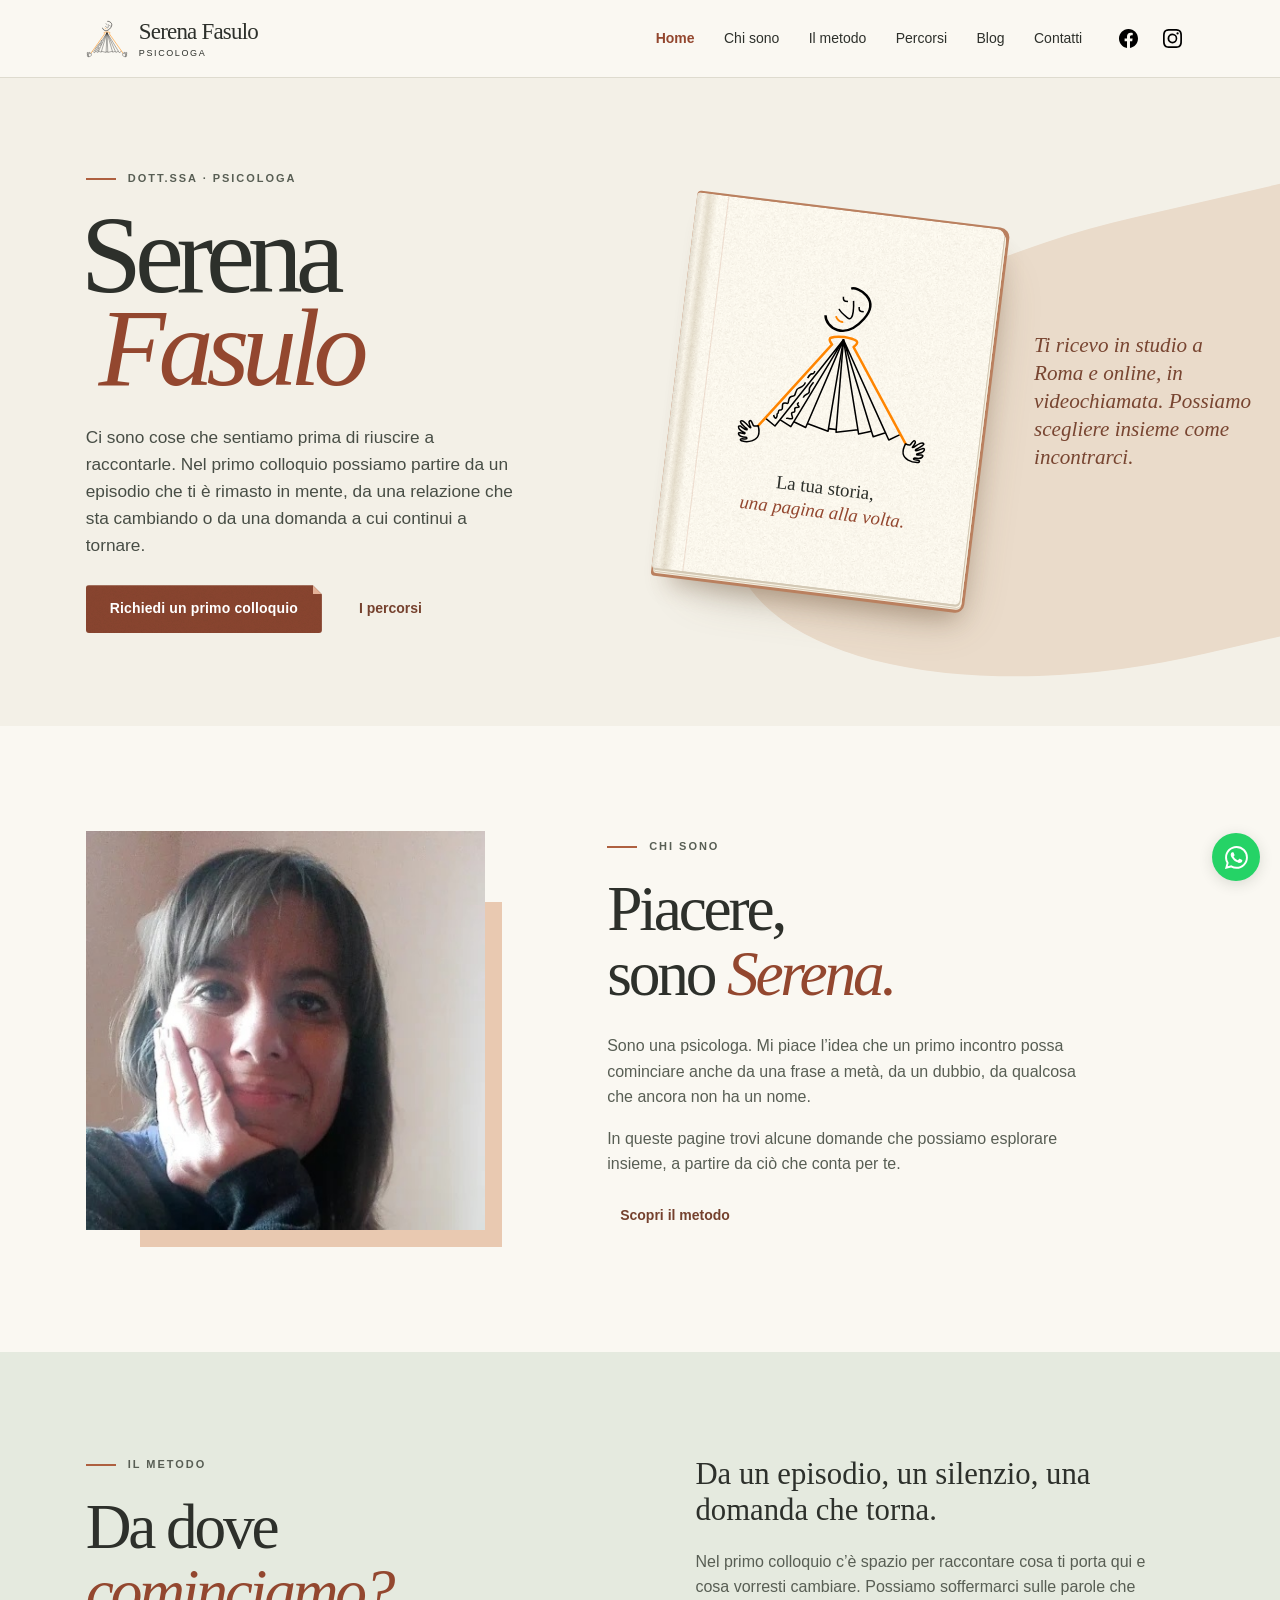
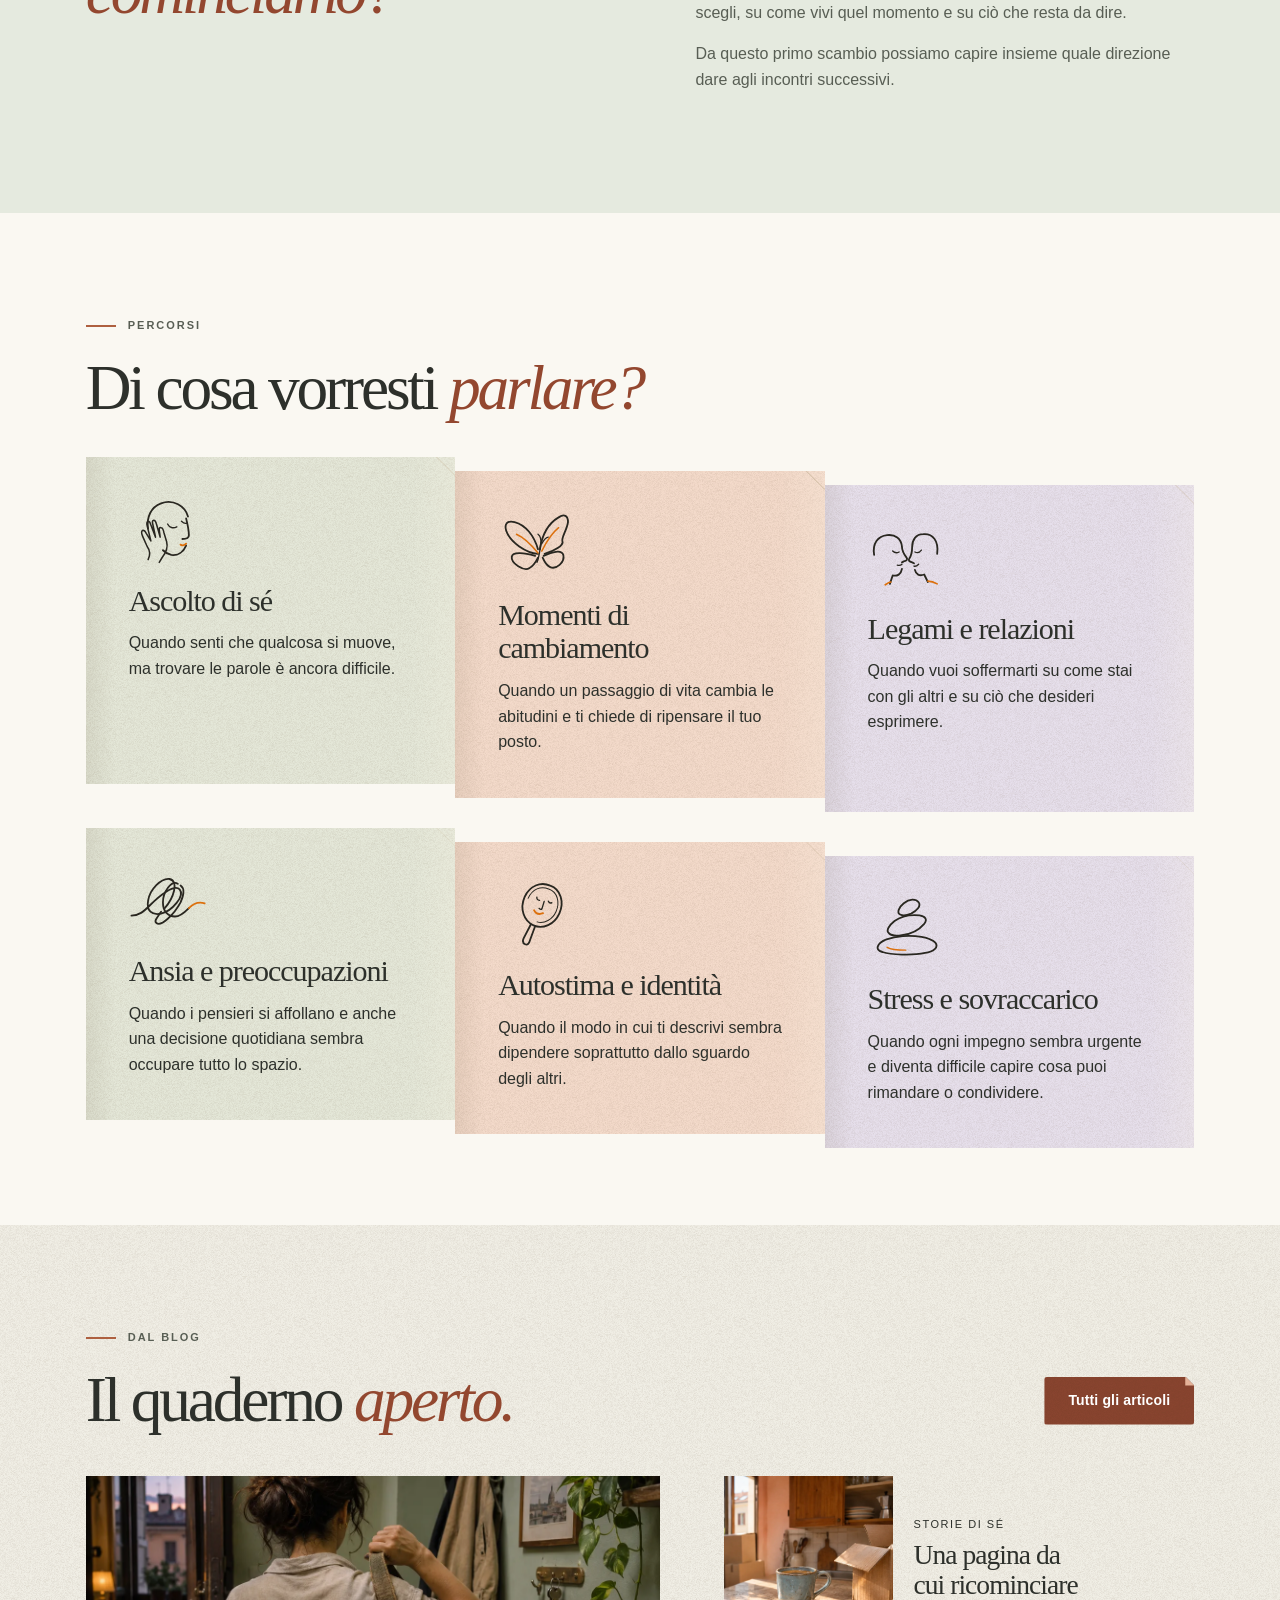
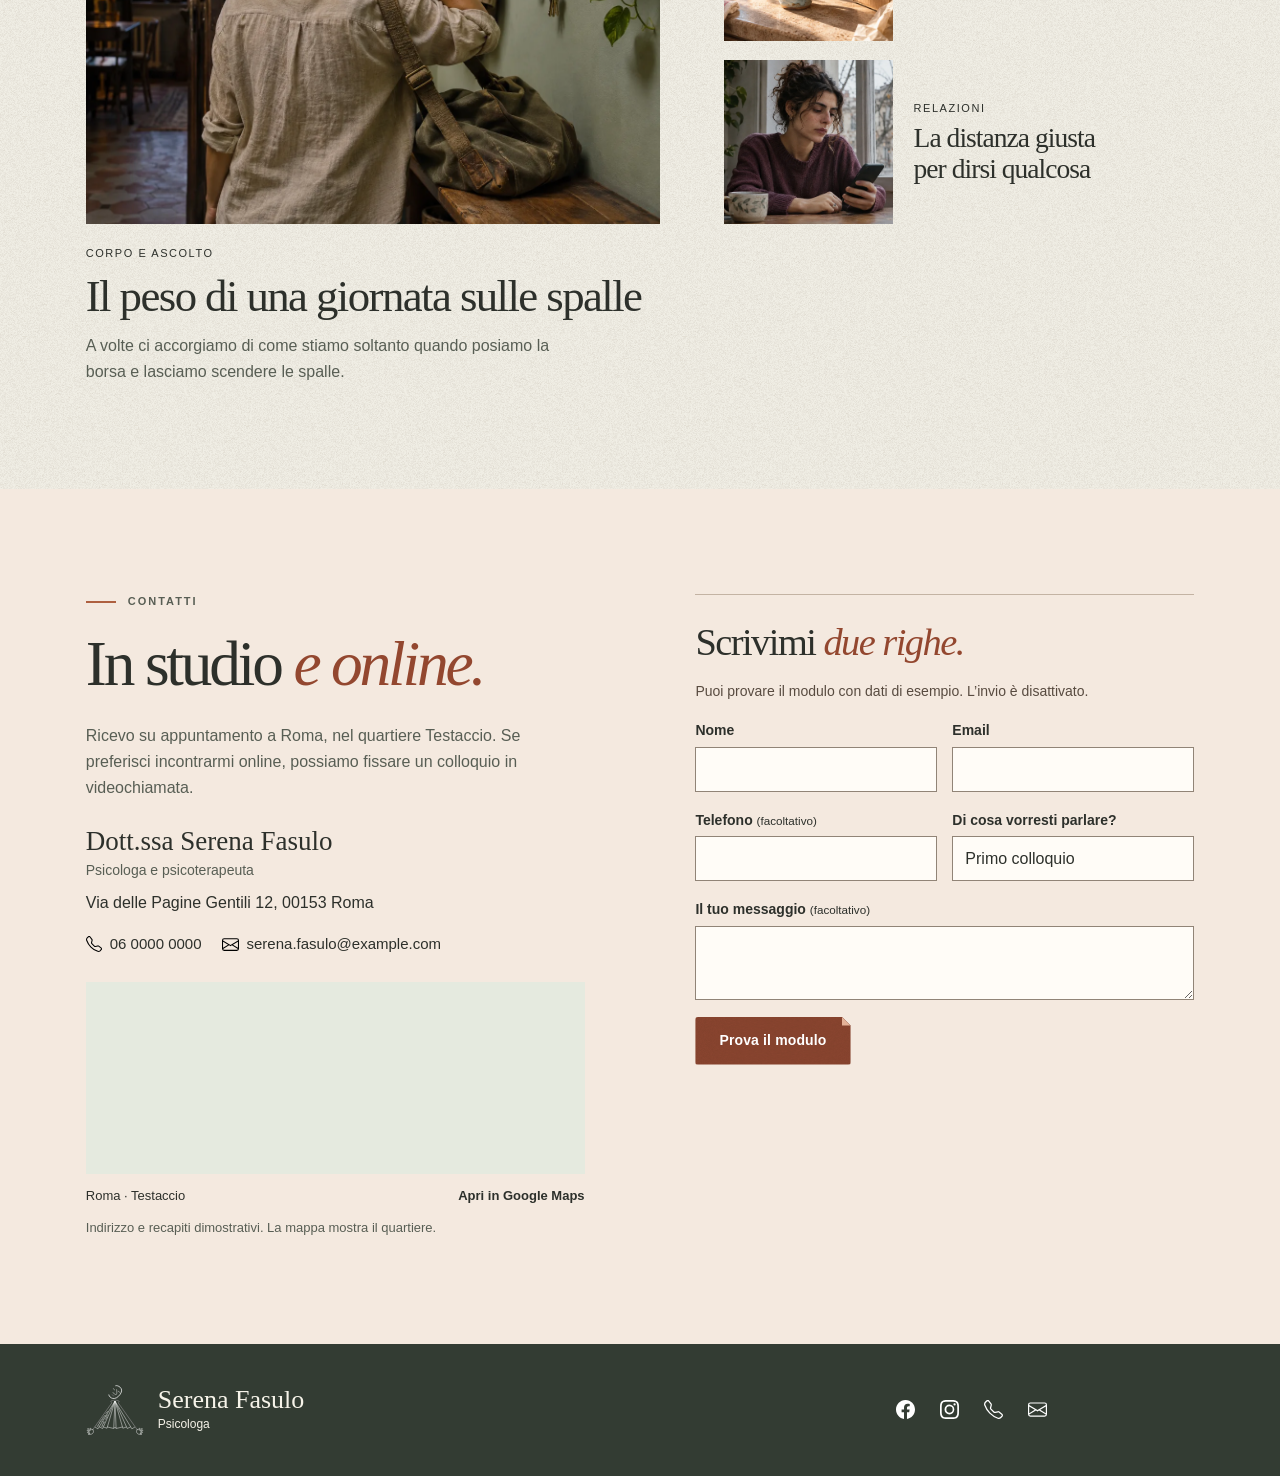
==== index.html @ 9f9efc01 "Pubblica la demo del sito di Serena Fasulo" ====
<!doctype html>
<html lang="it">
<head>
<meta charset="utf-8">
<meta name="viewport" content="width=device-width, initial-scale=1">
<title>Serena Fasulo | Psicologa</title>
<meta name="description" content="Conosci Serena Fasulo, esplora i percorsi e leggi il quaderno di psicologia.">
<meta name="robots" content="noindex,nofollow">
<link rel="icon" href="assets/simbolo.svg" type="image/svg+xml">
<link rel="stylesheet" href="styles.css">
<script defer src="assets/vendor/gsap.min.js"></script>
<script defer src="script.js">
</script>
<script defer src="letture.js"></script>
</head>
<body>
<dialog class="paper-intro" id="paper-intro" aria-labelledby="intro-name intro-roles">
  <div class="intro-layout">
    <div class="intro-composition">
      <svg class="paper-emblem" xmlns="http://www.w3.org/2000/svg" viewBox="123 219 331 300" fill="none" stroke-linejoin="round" aria-hidden="true">
        <defs>
          <path id="folio-stock" d="M161 478 L264 330 Q255 312 279 311 Q311 306 317 322 L312 331 L416 480 L400 469 L382 481 L375 470 L356 479 L351 470 L331 478 L329 471 L293 479 L289 473 L280 480 L246 471 L244 477 L222 471 L221 478 L201 469 L195 480 L177 470Z"/>
          <path id="face-stock" d="M249 278 C247 255 259 233 284 230 C310 222 334 241 331 265 C328 291 305 315 281 311 C259 310 246 297 249 278Z"/>
          <path id="paper-mano-sinistra" d="M 166.698,477.531 C 166.698,477.531 160.940,479.625 158.959,478.276 C 157.841,477.515 155.989,472.488 154.038,471.034 C 152.532,469.911 150.598,471.765 151.193,474.076 C 152.063,477.457 154.906,481.720 154.906,481.720 C 154.906,481.720 154.821,483.914 150.164,479.388 C 145.834,475.180 139.578,470.822 137.087,473.847 C 135.338,475.969 148.862,484.593 148.862,484.593 C 148.862,484.593 150.381,486.561 148.355,486.507 C 145.106,486.418 138.776,481.846 137.721,481.667 C 136.211,481.409 133.051,481.585 135.976,486.054 C 136.974,487.580 142.819,490.582 146.109,491.668 C 147.174,492.020 146.161,493.259 146.161,493.259 L 138.677,492.469 C 138.677,492.469 134.471,492.226 136.978,495.865 C 139.435,499.433 148.974,498.716 148.974,498.716 C 148.974,498.716 152.181,500.010 149.899,501.355 C 148.649,502.092 140.946,501.584 140.533,503.042 C 140.119,504.501 141.996,505.539 144.078,505.740 C 146.160,505.945 154.905,505.510 159.169,503.522 C 163.435,501.535 174.444,496.671 166.698,477.531 Z"/>
          <path id="paper-mano-destra" d="M 410.249,477.531 C 410.249,477.531 416.007,479.625 417.987,478.276 C 419.105,477.515 420.957,472.488 422.908,471.034 C 424.415,469.911 426.349,471.765 425.754,474.076 C 424.884,477.457 422.041,481.720 422.041,481.720 C 422.041,481.720 422.126,483.914 426.783,479.388 C 431.113,475.180 437.369,470.822 439.860,473.847 C 441.608,475.969 428.085,484.593 428.085,484.593 C 428.085,484.593 426.565,486.561 428.592,486.507 C 431.840,486.418 438.171,481.846 439.226,481.667 C 440.735,481.409 443.895,481.585 440.970,486.054 C 439.974,487.580 434.127,490.582 430.838,491.668 C 429.772,492.020 430.785,493.259 430.785,493.259 L 438.270,492.469 C 438.270,492.469 442.476,492.226 439.968,495.865 C 437.512,499.433 427.973,498.716 427.973,498.716 C 427.973,498.716 424.766,500.010 427.047,501.355 C 428.297,502.092 436.002,501.584 436.413,503.042 C 436.826,504.501 434.950,505.539 432.868,505.740 C 430.787,505.945 422.041,505.510 417.777,503.522 C 413.511,501.535 402.503,496.671 410.249,477.531 Z"/>
          <!-- Fibre, piccoli frammenti di polpa e bordo vivo del cartoncino. -->
          <pattern id="paper-fibres" patternUnits="userSpaceOnUse" width="33" height="29" patternTransform="rotate(-17)">
            <path d="M1 5l2.8-.4m9 5.2 1.1.4m9.4 1.2 3.4-.5M3 25l1.6-.6m13-4.7 2.4.1m10-17 1.4-.5" stroke="#75563f" stroke-width=".52" stroke-opacity=".38"/>
            <path d="M9 1l1.8.4m4.1 5.1 2.2-.8m-12 13 3.7-.6m15.4 6.8 2-.7" stroke="#fffaf0" stroke-width=".7" stroke-opacity=".88"/>
            <path d="m5 11 1-.4.6.8-1.3.4zm17 6 .6-.2.3.5-.6.2z" fill="#805d47" opacity=".3"/>
          </pattern>
          <clipPath id="folio-l"><path d="M110 300H288.36V320.4L241 490H110Z"/></clipPath><clipPath id="folio-c"><path d="M288.36 300V320.4L241 490H336L288.36 320.4Z"/></clipPath><clipPath id="folio-r"><path d="M288.36 300H450V490H336L288.36 320.4Z"/></clipPath>
          <g id="paper-body"><use href="#folio-stock" class="stock"/><use href="#folio-stock" class="fibres"/>
<path d="M 176.826,463.680 L 194.043,474.577 L 200.973,463.387 L 288.360,320.408 L 224.196,463.434 L 220.038,472.595 L 200.796,463.431" stroke="#000" stroke-width="2.5"/>
<path d="M 246.202,464.009 L 281.480,472.595 L 288.340,320.344 L 244.346,470.945 L 223.920,464.009" stroke="#000" stroke-width="2.5"/>
<path d="M 399.358,463.680 L 382.140,474.577 L 375.212,463.387 L 288.359,320.408 L 351.989,463.434 L 356.146,472.595 L 375.388,463.431" stroke="#000" stroke-width="2.5"/>
<path d="M 329.982,464.009 L 294.703,472.595 L 288.359,320.407 L 331.838,470.945 L 352.262,464.009" stroke="#000" stroke-width="2.5"/>
<path d="M 189.654,456.910 C 189.654,456.910 192.467,464.561 194.718,460.510 C 196.969,456.459 193.818,454.433 195.843,453.983 C 197.869,453.534 195.280,447.793 198.769,447.681 C 202.258,447.569 202.934,445.883 202.370,441.718 C 201.808,437.553 201.808,435.755 205.859,435.304 C 209.910,434.852 211.036,437.103 211.148,431.365 C 211.260,425.625 212.273,423.937 215.987,422.924 C 219.700,421.912 220.263,422.138 221.050,415.948 C 221.839,409.758 223.302,409.196 226.678,407.283 C 230.054,405.369 234.105,402.670 234.780,397.492" stroke="#000" stroke-width="2.5"/>
<path d="M 237.707,390.065 C 237.707,390.065 240.746,382.862 243.559,382.412 C 246.371,381.962 247.160,381.737 247.947,377.123" stroke="#000" stroke-width="2.5"/>
<path d="M 248.172,395.579 C 248.172,395.579 242.320,404.356 242.658,407.620 C 242.995,410.883 244.346,413.135 241.082,415.272 C 237.818,417.411 234.780,418.760 234.443,422.924" stroke="#000" stroke-width="2.5"/>
<path d="M 228.591,432.040 C 228.591,432.040 224.989,432.828 226.677,435.304 C 228.365,437.778 231.292,438.905 227.916,439.354 C 224.540,439.804 222.965,440.142 222.852,442.167 C 222.739,444.193 223.976,445.769 222.964,447.457 C 221.951,449.145 218.687,447.908 218.574,450.833 C 218.463,453.758 223.751,459.046 218.912,459.497 C 214.074,459.948 211.260,458.824 211.598,460.961" stroke="#000" stroke-width="2.5"/>
<path d="M 411.138,478.739 L 306.256,330.398 C 306.256,330.398 314.809,322.725 309.408,319.741 C 304.006,316.759 289.152,315.905 289.152,315.905 L 287.897,315.905 C 287.897,315.905 273.043,316.759 267.641,319.741 C 262.239,322.725 270.791,330.398 270.791,330.398 L 165.911,478.739" stroke="#ff8500" stroke-width="4"/>
<path d="M 281.932,468.163 L 294.198,468.163" stroke="#000" stroke-width="2.5"/></g>
        </defs>
        <g class="cutout folio-l"><g class="rolling-stock"><g clip-path="url(#folio-l)"><use href="#paper-body"/></g></g></g><g class="cutout folio-c"><g class="rolling-stock"><g clip-path="url(#folio-c)"><use href="#paper-body"/></g></g></g><g class="cutout folio-r"><g class="rolling-stock"><g clip-path="url(#folio-r)"><use href="#paper-body"/></g></g></g>
        <g class="cutout viso"><g class="rolling-stock"><use href="#face-stock" class="stock"/><use href="#face-stock" class="fibres"/>
<path d="M 297.011,255.137 C 297.011,255.137 303.538,292.499 290.034,283.722 C 276.530,274.945 274.955,271.117 274.955,271.117" stroke="#000" stroke-width="2.5"/>
<path d="M 279.678,250.580 C 279.678,250.580 279.938,257.479 284.000,257.479 L 288.061,257.479" stroke="#000" stroke-width="2.5"/>
<path d="M 307.360,264.083 C 307.360,264.083 307.620,270.984 311.681,270.984 L 315.744,270.984" stroke="#000" stroke-width="2.5"/>
<path d="M 254.191,284.184 C 256.621,304.109 289.728,322.620 317.379,282.688 C 341.907,247.264 301.072,230.766 290.695,235.619" stroke="#000" stroke-width="4"/>
<path d="M 271.576,283.425 C 271.576,283.425 274.555,293.053 284.414,291.792" stroke="#ff8500" stroke-width="3"/></g></g>
        <g class="cutout mano-sinistra"><g class="rolling-stock"><use href="#paper-mano-sinistra" class="hand-stock"/><use href="#paper-mano-sinistra" class="fibres"/><use href="#paper-mano-sinistra" class="hand-ink"/></g></g>
        <g class="cutout mano-destra"><g class="rolling-stock"><use href="#paper-mano-destra" class="hand-stock"/><use href="#paper-mano-destra" class="fibres"/><use href="#paper-mano-destra" class="hand-ink"/></g></g>
      </svg>
      <div class="intro-byline">
        <p id="intro-name" tabindex="-1" autofocus>Serena <em>Fasulo.</em></p>
        <p id="intro-roles">Psicoterapeuta. Psicologa.</p>
      </div>
    </div>
    <button class="intro-skip" type="button">Entra nel sito</button>
  </div>
</dialog>
<script src="intro.js"></script>
<a class="skip" href="#main">Vai al contenuto</a>
<header class="mast">
<div class="wrap navrow"><a class="brand" href="#home" aria-label="Serena Fasulo, home"><img src="assets/simbolo.svg" alt="" width="42" height="38"><span>Serena Fasulo<small>Psicologa</small></span></a>
<button class="menu" type="button" aria-label="Apri menu" aria-expanded="false" aria-controls="nav">
  <svg width="24" height="24" viewBox="0 0 24 24" fill="none" stroke="currentColor" stroke-width="1.8" stroke-linecap="round" aria-hidden="true" focusable="false">
    <path d="M3 12h18"/><path d="M3 12h18"/><path d="M3 12h18"/>
  </svg>
</button>
<nav id="nav" aria-label="Principale"><a href="#home" data-section="home" aria-current="location">Home</a><a href="#chi-sono" data-section="chi-sono">Chi sono</a><a href="#metodo" data-section="metodo">Il metodo</a><a href="#percorsi" data-section="percorsi">Percorsi</a><a href="blog/index.html" data-section="blog">Blog</a><a href="#contatti" data-section="contatti">Contatti</a>
</nav>
<div class="channel-icons header-channels">
  <a data-channel="facebook" href="#contatti" aria-label="Facebook di Serena Fasulo" title="Facebook di Serena Fasulo"><img src="assets/facebook.svg" alt="" width="19" height="19"></a>
  <a data-channel="instagram" href="#contatti" aria-label="Instagram di Serena Fasulo" title="Instagram di Serena Fasulo"><img src="assets/instagram.svg" alt="" width="19" height="19"></a>
</div>
</div>
</header>
<main id="main">
<section class="hero" id="home" aria-labelledby="hero-name">
<div class="wrap hero-inner">
<div class="intro">
<p class="kicker"><span class="dash"></span>Dott.ssa · Psicologa</p>
<h1 id="hero-name" tabindex="-1">Serena <br><em>Fasulo</em>
</h1>
<p class="lead">Ci sono cose che sentiamo prima di riuscire a raccontarle. Nel primo colloquio possiamo partire da un episodio che ti è rimasto in mente, da una relazione che sta cambiando o da una domanda a cui continui a tornare.</p>
<div class="actions"><button class="button" id="request-appointment" type="button" aria-haspopup="dialog" aria-controls="appointment-dialog">Richiedi un primo colloquio</button><a class="textlink" href="#percorsi">I percorsi</a>
</div>
</div>
<div class="still-life">
<div class="notebook">
<div class="page">
<div class="page-content"><svg class="assembled" aria-hidden="true" xmlns="http://www.w3.org/2000/svg" viewBox="128 226 321 288" fill="none" stroke-linejoin="round">
<g class="pezzo viso">
<path pathLength="1" style="--ink-order: 0" d="M 297.011,255.137 C 297.011,255.137 303.538,292.499 290.034,283.722 C 276.530,274.945 274.955,271.117 274.955,271.117" stroke="#000" stroke-width="2.5"/>
<path pathLength="1" style="--ink-order: 1" d="M 279.678,250.580 C 279.678,250.580 279.938,257.479 284.000,257.479 L 288.061,257.479" stroke="#000" stroke-width="2.5"/>
<path pathLength="1" style="--ink-order: 2" d="M 307.360,264.083 C 307.360,264.083 307.620,270.984 311.681,270.984 L 315.744,270.984" stroke="#000" stroke-width="2.5"/>
<path pathLength="1" style="--ink-order: 3" d="M 254.191,284.184 C 256.621,304.109 289.728,322.620 317.379,282.688 C 341.907,247.264 301.072,230.766 290.695,235.619" stroke="#000" stroke-width="4"/>
<path pathLength="1" style="--ink-order: 4" d="M 271.576,283.425 C 271.576,283.425 274.555,293.053 284.414,291.792" stroke="#ff8500" stroke-width="3"/></g>
<g class="pezzo pagine">
<path pathLength="1" style="--ink-order: 5" d="M 176.826,463.680 L 194.043,474.577 L 200.973,463.387 L 288.360,320.408 L 224.196,463.434 L 220.038,472.595 L 200.796,463.431" stroke="#000" stroke-width="2.5"/>
<path pathLength="1" style="--ink-order: 6" d="M 246.202,464.009 L 281.480,472.595 L 288.340,320.344 L 244.346,470.945 L 223.920,464.009" stroke="#000" stroke-width="2.5"/>
<path pathLength="1" style="--ink-order: 7" d="M 399.358,463.680 L 382.140,474.577 L 375.212,463.387 L 288.359,320.408 L 351.989,463.434 L 356.146,472.595 L 375.388,463.431" stroke="#000" stroke-width="2.5"/>
<path pathLength="1" style="--ink-order: 8" d="M 329.982,464.009 L 294.703,472.595 L 288.359,320.407 L 331.838,470.945 L 352.262,464.009" stroke="#000" stroke-width="2.5"/>
<path pathLength="1" style="--ink-order: 9" d="M 189.654,456.910 C 189.654,456.910 192.467,464.561 194.718,460.510 C 196.969,456.459 193.818,454.433 195.843,453.983 C 197.869,453.534 195.280,447.793 198.769,447.681 C 202.258,447.569 202.934,445.883 202.370,441.718 C 201.808,437.553 201.808,435.755 205.859,435.304 C 209.910,434.852 211.036,437.103 211.148,431.365 C 211.260,425.625 212.273,423.937 215.987,422.924 C 219.700,421.912 220.263,422.138 221.050,415.948 C 221.839,409.758 223.302,409.196 226.678,407.283 C 230.054,405.369 234.105,402.670 234.780,397.492" stroke="#000" stroke-width="2.5"/>
<path pathLength="1" style="--ink-order: 10" d="M 237.707,390.065 C 237.707,390.065 240.746,382.862 243.559,382.412 C 246.371,381.962 247.160,381.737 247.947,377.123" stroke="#000" stroke-width="2.5"/>
<path pathLength="1" style="--ink-order: 11" d="M 248.172,395.579 C 248.172,395.579 242.320,404.356 242.658,407.620 C 242.995,410.883 244.346,413.135 241.082,415.272 C 237.818,417.411 234.780,418.760 234.443,422.924" stroke="#000" stroke-width="2.5"/>
<path pathLength="1" style="--ink-order: 12" d="M 228.591,432.040 C 228.591,432.040 224.989,432.828 226.677,435.304 C 228.365,437.778 231.292,438.905 227.916,439.354 C 224.540,439.804 222.965,440.142 222.852,442.167 C 222.739,444.193 223.976,445.769 222.964,447.457 C 221.951,449.145 218.687,447.908 218.574,450.833 C 218.463,453.758 223.751,459.046 218.912,459.497 C 214.074,459.948 211.260,458.824 211.598,460.961" stroke="#000" stroke-width="2.5"/>
<path pathLength="1" style="--ink-order: 13" d="M 411.138,478.739 L 306.256,330.398 C 306.256,330.398 314.809,322.725 309.408,319.741 C 304.006,316.759 289.152,315.905 289.152,315.905 L 287.897,315.905 C 287.897,315.905 273.043,316.759 267.641,319.741 C 262.239,322.725 270.791,330.398 270.791,330.398 L 165.911,478.739" stroke="#ff8500" stroke-width="4"/>
<path pathLength="1" style="--ink-order: 14" d="M 281.932,468.163 L 294.198,468.163" stroke="#000" stroke-width="2.5"/></g>
<g class="pezzo mano-sinistra">
<path pathLength="1" style="--ink-order: 15" d="M 166.698,477.531 C 166.698,477.531 160.940,479.625 158.959,478.276 C 157.841,477.515 155.989,472.488 154.038,471.034 C 152.532,469.911 150.598,471.765 151.193,474.076 C 152.063,477.457 154.906,481.720 154.906,481.720 C 154.906,481.720 154.821,483.914 150.164,479.388 C 145.834,475.180 139.578,470.822 137.087,473.847 C 135.338,475.969 148.862,484.593 148.862,484.593 C 148.862,484.593 150.381,486.561 148.355,486.507 C 145.106,486.418 138.776,481.846 137.721,481.667 C 136.211,481.409 133.051,481.585 135.976,486.054 C 136.974,487.580 142.819,490.582 146.109,491.668 C 147.174,492.020 146.161,493.259 146.161,493.259 L 138.677,492.469 C 138.677,492.469 134.471,492.226 136.978,495.865 C 139.435,499.433 148.974,498.716 148.974,498.716 C 148.974,498.716 152.181,500.010 149.899,501.355 C 148.649,502.092 140.946,501.584 140.533,503.042 C 140.119,504.501 141.996,505.539 144.078,505.740 C 146.160,505.945 154.905,505.510 159.169,503.522 C 163.435,501.535 174.444,496.671 166.698,477.531 Z" stroke="#000" stroke-width="2.5"/></g>
<g class="pezzo mano-destra">
<path pathLength="1" style="--ink-order: 16" d="M 410.249,477.531 C 410.249,477.531 416.007,479.625 417.987,478.276 C 419.105,477.515 420.957,472.488 422.908,471.034 C 424.415,469.911 426.349,471.765 425.754,474.076 C 424.884,477.457 422.041,481.720 422.041,481.720 C 422.041,481.720 422.126,483.914 426.783,479.388 C 431.113,475.180 437.369,470.822 439.860,473.847 C 441.608,475.969 428.085,484.593 428.085,484.593 C 428.085,484.593 426.565,486.561 428.592,486.507 C 431.840,486.418 438.171,481.846 439.226,481.667 C 440.735,481.409 443.895,481.585 440.970,486.054 C 439.974,487.580 434.127,490.582 430.838,491.668 C 429.772,492.020 430.785,493.259 430.785,493.259 L 438.270,492.469 C 438.270,492.469 442.476,492.226 439.968,495.865 C 437.512,499.433 427.973,498.716 427.973,498.716 C 427.973,498.716 424.766,500.010 427.047,501.355 C 428.297,502.092 436.002,501.584 436.413,503.042 C 436.826,504.501 434.950,505.539 432.868,505.740 C 430.787,505.945 422.041,505.510 417.777,503.522 C 413.511,501.535 402.503,496.671 410.249,477.531 Z" stroke="#000" stroke-width="2.5"/></g>
</svg>

<p class="caption">La tua storia, <em>una pagina alla volta.</em>
</p>
</div>
</div>
</div>
<p class="notebook-note">Ti ricevo in studio a Roma e online, in videochiamata. Possiamo scegliere insieme come incontrarci.</p>
</div>
</div>
</section>
<section id="chi-sono" class="profile section">
<div class="wrap profile-grid">
<figure class="portrait"><img src="assets/serena-fasulo.jpg" width="432" height="432" loading="lazy" alt="Ritratto della dottoressa Serena Fasulo">
</figure>
<div>
<p class="kicker"><span class="dash"></span>Chi sono</p>
<h2>Piacere,<br>sono <em>Serena.</em>
</h2>
<p>Sono una psicologa. Mi piace l’idea che un primo incontro possa cominciare anche da una frase a metà, da un dubbio, da qualcosa che ancora non ha un nome.</p>
<p>In queste pagine trovi alcune domande che possiamo esplorare insieme, a partire da ciò che conta per te.</p><a class="textlink" href="#metodo">Scopri il metodo</a>
</div>
</div>
</section>
<section id="metodo" class="method section">
<div class="wrap method-grid">
<div>
<p class="kicker"><span class="dash"></span>Il metodo</p>
<h2>Da dove <em>cominciamo?</em>
</h2>
</div>
<div>
<p class="method-lead">Da un episodio, un silenzio, una domanda che torna.</p>
<p>Nel primo colloquio c’è spazio per raccontare cosa ti porta qui e cosa vorresti cambiare. Possiamo soffermarci sulle parole che scegli, su come vivi quel momento e su ciò che resta da dire.</p>
<p>Da questo primo scambio possiamo capire insieme quale direzione dare agli incontri successivi.</p>
</div>
</div>
</section>
<section id="percorsi" class="section">
<div class="wrap">
<p class="kicker"><span class="dash"></span>Percorsi</p>
<h2>Di cosa vorresti <em>parlare?</em>
</h2>
<div class="areas paper-folds">
<article class="area tone-0">
  <img class="area-mark" src="assets/percorso-ascolto.svg" alt="" width="96" height="80">
  <h3><button type="button" class="area-trigger" aria-haspopup="dialog" aria-controls="path-dialog">Ascolto di sé</button></h3>
  <p>Quando senti che qualcosa si muove, ma trovare le parole è ancora difficile.</p>
  <template class="area-detail"><p>Può succedere di rispondere «tutto bene» per abitudine e accorgersi, solo più tardi, che avremmo voluto dire altro. Qui c’è spazio per osservare quei momenti e cercare le parole che senti più vicine alla tua esperienza.</p><h3>Nel primo incontro</h3><p>Possiamo partire da un episodio recente e ripercorrerlo insieme. Che cosa hai sentito? Che cosa avresti voluto dire o chiedere?</p></template>
</article>
<article class="area tone-1">
  <img class="area-mark" src="assets/percorso-cambiamento.svg" alt="" width="96" height="80">
  <h3><button type="button" class="area-trigger" aria-haspopup="dialog" aria-controls="path-dialog">Momenti di cambiamento</button></h3>
  <p>Quando un passaggio di vita cambia le abitudini e ti chiede di ripensare il tuo posto.</p>
  <template class="area-detail"><p>Un trasloco, una separazione o un nuovo ruolo possono cambiare anche i gesti più familiari. Entusiasmo e nostalgia possono convivere, e a volte è difficile spiegare agli altri che cosa ci manca.</p><h3>Nel primo incontro</h3><p>Possiamo soffermarci su ciò che è cambiato nella tua quotidianità, su quello che desideri portare con te e sulle decisioni che oggi chiedono tempo.</p></template>
</article>
<article class="area tone-2">
  <img class="area-mark" src="assets/percorso-legami.svg" alt="" width="96" height="80">
  <h3><button type="button" class="area-trigger" aria-haspopup="dialog" aria-controls="path-dialog">Legami e relazioni</button></h3>
  <p>Quando vuoi soffermarti su come stai con gli altri e su ciò che desideri esprimere.</p>
  <template class="area-detail"><p>Una conversazione finisce sempre allo stesso modo, una richiesta resta in sospeso oppure dire di no diventa faticoso. Uno spazio individuale permette di osservare come vivi questi scambi e quali bisogni fai fatica a esprimere.</p><h3>Nel primo incontro</h3><p>Puoi portare una conversazione che ti è rimasta in mente. Guarderemo insieme le parole dette, quelle trattenute e cosa avresti desiderato dall’incontro.</p></template>
</article>
<article class="area tone-0">
  <img class="area-mark" src="assets/percorso-preoccupazioni.svg" alt="" width="96" height="80">
  <h3><button type="button" class="area-trigger" aria-haspopup="dialog" aria-controls="path-dialog">Ansia e preoccupazioni</button></h3>
  <p>Quando i pensieri si affollano e anche una decisione quotidiana sembra occupare tutto lo spazio.</p>
  <template class="area-detail"><p>Quando la mente torna spesso sugli stessi scenari, anche un’attesa o una scelta semplice possono occupare gran parte della giornata. Raccontare come accade nella tua esperienza dà un punto di partenza concreto al colloquio.</p><h3>Nel primo incontro</h3><p>Possiamo scegliere una situazione precisa e osservare che cosa la precede, quali pensieri ritornano e in quali momenti la preoccupazione lascia un po’ di spazio.</p></template>
</article>
<article class="area tone-1">
  <img class="area-mark" src="assets/percorso-identita.svg" alt="" width="96" height="80">
  <h3><button type="button" class="area-trigger" aria-haspopup="dialog" aria-controls="path-dialog">Autostima e identità</button></h3>
  <p>Quando il modo in cui ti descrivi sembra dipendere soprattutto dallo sguardo degli altri.</p>
  <template class="area-detail"><p>Un commento sul lavoro, un confronto con una persona vicina o un errore possono influenzare a lungo il modo in cui ti descrivi. Il colloquio offre tempo per distinguere le aspettative che incontri da ciò che ha valore per te.</p><h3>Nel primo incontro</h3><p>Puoi partire da una frase che ripeti spesso su di te. Potremo esplorare da dove arriva, quando ti rappresenta e quando invece ti sta stretta.</p></template>
</article>
<article class="area tone-2">
  <img class="area-mark" src="assets/percorso-stress.svg" alt="" width="96" height="80">
  <h3><button type="button" class="area-trigger" aria-haspopup="dialog" aria-controls="path-dialog">Stress e sovraccarico</button></h3>
  <p>Quando ogni impegno sembra urgente e diventa difficile capire cosa puoi rimandare o condividere.</p>
  <template class="area-detail"><p>A volte il carico più difficile da raccontare è fatto di tante cose piccole. Organizzare, ricordare per tutti e rendersi disponibili può lasciare poco spazio per accorgersi di ciò che serve a te.</p><h3>Nel primo incontro</h3><p>Possiamo ripercorrere una giornata concreta, individuare i momenti più affollati e capire dove vorresti chiedere aiuto, mettere un limite o ritrovare una pausa.</p></template>
</article>
</div>
</div>
</section>
<section id="blog" class="journal section">
<div class="wrap">
<p class="kicker"><span class="dash"></span>Dal blog</p>
<div class="journal-heading"><h2>Il quaderno <em>aperto.</em></h2>
<a class="button" href="blog/index.html">Tutti gli articoli</a></div>
<div class="journal-preview">
<div class="featured-story"><article class="post" data-category="corpo-e-ascolto">
  <a href="blog/corpo-e-ascolto.html"><img src="assets/corpo-e-ascolto.webp" width="1200" height="800" alt="">
    <span class="post-cat">Corpo e ascolto</span><h3>Il peso di una giornata sulle spalle</h3></a>
  <p class="post-summary">A volte ci accorgiamo di come stiamo soltanto quando posiamo la borsa e lasciamo scendere le spalle.</p>
</article></div>
<div class="side-stories">
<div class="reading-pair">
<article class="post" data-category="storie-di-se">
  <a href="blog/storie-di-se.html"><img src="assets/storie-di-se.webp" width="1200" height="800" alt="">
    <div class="reading-caption"><span class="post-cat">Storie di sé</span><h3>Una pagina da cui ricominciare</h3></div></a>
</article>
<article class="post" data-category="relazioni">
  <a href="blog/relazioni.html"><img src="assets/relazioni.webp" width="1200" height="800" alt="">
    <div class="reading-caption"><span class="post-cat">Relazioni</span><h3>La distanza giusta per dirsi qualcosa</h3></div></a>
</article>
</div>
<div class="reading-pair" hidden>
<article class="post" data-category="corpo-e-ascolto">
  <a href="blog/un-tempo-tra-due-impegni.html"><img src="assets/un-tempo-tra-due-impegni.webp" width="1200" height="800" alt="">
    <div class="reading-caption"><span class="post-cat">Corpo e ascolto</span><h3>Un tempo tra due impegni</h3></div></a>
</article>
<article class="post" data-category="storie-di-se">
  <a href="blog/la-parola-che-scegli-per-te.html"><img src="assets/la-parola-che-scegli-per-te.webp" width="1200" height="800" alt="">
    <div class="reading-caption"><span class="post-cat">Storie di sé</span><h3>La parola che scegli per te</h3></div></a>
</article>
</div>
</div></div></div></section>
<section class="contact section" id="contatti">
<div class="wrap contact-grid">
<div class="studio-details">
  <p class="kicker"><span class="dash"></span>Contatti</p>
  <h2>In studio <em>e online.</em></h2>
  <p>Ricevo su appuntamento a Roma, nel quartiere Testaccio. Se preferisci incontrarmi online, possiamo fissare un colloquio in videochiamata.</p>
  <address class="studio-address">
    <strong>Dott.ssa Serena Fasulo</strong>
    <span>Psicologa e psicoterapeuta</span>
    <span>Via delle Pagine Gentili 12, 00153 Roma</span>
    <div class="studio-links">
      <a href="tel:+390600000000" data-channel="telefono"><img src="assets/telephone.svg" alt="" width="16" height="16">06 0000 0000</a>
      <a href="mailto:serena.fasulo@example.com" data-channel="email"><img src="assets/envelope.svg" alt="" width="17" height="17">serena.fasulo@example.com</a>
    </div>
  </address>
  <figure class="studio-map">
    <iframe title="Mappa Google del quartiere Testaccio a Roma" src="https://maps.google.com/maps?q=Testaccio%2C%20Roma%2C%20Italia&amp;z=14&amp;output=embed" loading="lazy" referrerpolicy="strict-origin-when-cross-origin" width="600" height="210"></iframe>
    <figcaption><span>Roma · Testaccio</span><a href="https://www.google.com/maps/search/?api=1&amp;query=Testaccio%2C%20Roma%2C%20Italia" target="_blank" rel="noopener noreferrer">Apri in Google Maps</a></figcaption>
  </figure>
  <p class="studio-note">Indirizzo e recapiti dimostrativi. La mappa mostra il quartiere.</p>
</div>
<form id="contact-form" aria-labelledby="contact-heading">
<h3 id="contact-heading">Scrivimi <em>due righe.</em></h3>
<p class="form-note" id="demo-note">Puoi provare il modulo con dati di esempio. L’invio è disattivato.</p>
<div class="fields">
<label>Nome<input id="nome" autocomplete="given-name" required>
</label>
<label>Email<input type="email" id="email" autocomplete="email" required>
</label>
</div>
<div class="fields">
<label>Telefono <small>(facoltativo)</small>
  <input type="tel" name="telefono" autocomplete="tel">
</label>
<label>Di cosa vorresti parlare?<select id="argomento"><option>Primo colloquio</option><option>Ascolto di sé</option><option>Momenti di cambiamento</option><option>Legami e relazioni</option><option>Ansia e preoccupazioni</option><option>Autostima e identità</option><option>Stress e sovraccarico</option><option>Altra domanda</option></select>
</label>
</div>
<label>Il tuo messaggio <small>(facoltativo)</small><textarea id="messaggio" rows="3"></textarea>
</label>
<button class="button" type="button" id="preview" aria-describedby="demo-note">Prova il modulo</button>
<p class="form-status" role="status">
</p>
</form>
</div>
</section>
</main>
<footer>
<div class="wrap foot">
<a class="footer-brand" href="#home" aria-label="Serena Fasulo, torna alla home">
  <img src="assets/simbolo-negativo.svg" alt="" width="58" height="56">
  <div><strong>Serena Fasulo</strong><span>Psicologa</span></div>
</a>
<div class="channel-icons footer-channels">
  <a data-channel="facebook" href="#contatti" aria-label="Facebook di Serena Fasulo" title="Facebook di Serena Fasulo"><img src="assets/facebook.svg" alt="" width="19" height="19"></a>
  <a data-channel="instagram" href="#contatti" aria-label="Instagram di Serena Fasulo" title="Instagram di Serena Fasulo"><img src="assets/instagram.svg" alt="" width="19" height="19"></a>
  <a data-channel="telefono" href="tel:+390600000000" aria-label="Chiama Serena Fasulo" title="Chiama Serena Fasulo"><img src="assets/telephone.svg" alt="" width="19" height="19"></a>
  <a data-channel="email" href="mailto:serena.fasulo@example.com" aria-label="Invia una mail a Serena Fasulo" title="Invia una mail a Serena Fasulo"><img src="assets/envelope.svg" alt="" width="19" height="19"></a>
</div>
</div>
</footer>
<a class="whatsapp" data-channel="whatsapp" href="#contatti" aria-label="Contatta Serena su WhatsApp"><img src="assets/whatsapp.svg" width="23" height="23" alt=""></a>
<dialog id="path-dialog" aria-labelledby="path-title">
  <div class="path-paper">
    <button type="button" class="quiet-action path-close" aria-label="Chiudi approfondimento">Chiudi</button>
    <div class="path-heading">
      <img class="path-symbol" src="assets/percorso-ascolto.svg" width="96" height="80" alt="">
      <p class="kicker">Percorsi</p>
      <h2 id="path-title" tabindex="-1" autofocus></h2>
    </div>
    <div class="path-body">
      <div class="path-copy"></div>
      <button class="button" id="path-contact" type="button" aria-haspopup="dialog" aria-controls="appointment-dialog">Parliamone</button>
    </div>
  </div>
</dialog>
<dialog id="appointment-dialog" aria-labelledby="appointment-title">
  <div class="appointment-sheet">
    <div class="appointment-cover">
      <p class="appointment-signature">Serena Fasulo</p>
      <h2 id="appointment-title" tabindex="-1" autofocus>Il primo <em>colloquio.</em></h2>
      <img src="assets/simbolo.svg" width="148" height="133" alt="">
    </div>
    <div class="appointment-page">
      <button type="button" class="appointment-close" aria-label="Chiudi la finestra">Chiudi</button>
      <form id="appointment-form" method="dialog">
        <h3>Come posso ricontattarti?</h3>
        <div class="fields">
          <label>Nome<input name="nome" autocomplete="given-name" required></label>
          <label>Email<input name="email" type="email" autocomplete="email" required></label>
        </div>
        <div class="fields">
          <label>Telefono <small>(facoltativo)</small>
            <input type="tel" name="telefono" autocomplete="tel">
          </label>
          <label>Di cosa vorresti parlare?
            <select name="percorso"><option>Primo colloquio</option><option>Ascolto di sé</option><option>Momenti di cambiamento</option><option>Legami e relazioni</option><option>Ansia e preoccupazioni</option><option>Autostima e identità</option><option>Stress e sovraccarico</option><option>Altra domanda</option></select>
          </label>
        </div>
        <label>Due righe per Serena <small>(facoltativo)</small>
          <textarea name="messaggio" rows="3"></textarea>
        </label>
        <p class="appointment-note">Anteprima dimostrativa. Puoi usare dati di esempio. La richiesta resta su questa pagina.</p>
        <button type="submit" class="button">Rileggi la richiesta</button>
      </form>
      <div class="appointment-review" hidden>
        <h3 tabindex="-1">La tua richiesta</h3>
        <dl>
          <dt>Argomento</dt><dd data-value="percorso"></dd>
          <dt>Nome</dt><dd data-value="nome"></dd>
          <dt>Email</dt><dd data-value="email"></dd>
          <dt>Telefono</dt><dd data-value="telefono"></dd>
          <dt>Messaggio</dt><dd data-value="messaggio"></dd>
        </dl>
        <p class="appointment-note">Anteprima completata. Nessun messaggio è stato inviato.</p>
        <div class="actions"><button type="button" class="button" data-edit>Modifica</button><button type="button" class="quiet-action" data-done>Termina la prova</button></div>
      </div>
    </div>
  </div>
</dialog>
<dialog id="channel-dialog" aria-labelledby="channel-title"><button type="button" class="close" aria-label="Chiudi finestra">×</button>
<p class="kicker">Contatti</p>
<h2 id="channel-title">
</h2>
<p id="channel-note">
</p><a class="button" href="#contatti">Vai al modulo</a>
</dialog>
</body>
</html>
---- styles.css ----
:root {
  --ink: #2d302b;
  --muted: #585e54;
  --paper: #faf8f2;
  --terra: #93472f;
  --sage: #e5eadf;
  --rule: #c8c7ba;
  --display: "Baskerville", "Palatino Linotype", "Book Antiqua", Georgia, serif;
  --body: "Helvetica Neue", Arial, sans-serif;
  --gutter: clamp(22px, 6.7vw, 112px);
}
* { box-sizing: border-box; }
html { scroll-behavior: smooth; scroll-padding-top: 90px; }
body { margin: 0; background: var(--paper); color: var(--ink); font: 16px/1.6 var(--body); }
img, svg { display: block; }
img { max-width: 100%; }
a { color: inherit; text-decoration: none; }
button, input, select, textarea { font: inherit; color: inherit; }
button { cursor: pointer; }
button, input, textarea, select { border-radius: 0; }
a:focus-visible, button:focus-visible { background-color: #363d34; color: white; outline: none; }
input:focus-visible, select:focus-visible, textarea:focus-visible { outline: 2px solid var(--terra); outline-offset: 2px; }
.skip, .sr { position: absolute; width: 1px; height: 1px; overflow: hidden; clip-path: inset(50%); }
.skip:focus { position: fixed; z-index: 10; width: auto; height: auto; clip-path: none; padding: 12px 20px; }
.wrap { width: min(calc(100% - 2 * var(--gutter)), 1320px); margin-inline: auto; }
.mast { position: sticky; top: 0; z-index: 5; background: var(--paper); border-bottom: 1px solid #dedbcf; }
.navrow, .brand, nav, .actions, .textlink, .button, .kicker, .whatsapp, .social { display: flex; align-items: center; }
.navrow { min-height: 77px; justify-content: space-between; gap: 24px; }
.brand { gap: 11px; font: 23px/1 var(--display); letter-spacing: -.035em; }
.brand small { display: block; margin-top: 6px; font: 9px/1 var(--body); letter-spacing: .18em; text-transform: uppercase; }
nav { gap: clamp(12px, 2.3vw, 36px); }
nav a, .menu { padding: 12px 0; font-size: 14px; }
nav a:hover, nav a[aria-current], .textlink:hover, .post a:hover h3, .social a:hover { color: var(--terra); }
nav a[aria-current] { font-weight: 650; }
nav a:focus-visible, .textlink:focus-visible, .social a:focus-visible { color: white; }
.menu { display: none; border: 0; background: transparent; }
.hero { overflow: hidden; background-color: #f3f0e7; position: relative; isolation: isolate; }
.hero-inner { display: grid; grid-template-columns: 1.02fr 1fr; align-items: center; gap: 5%; min-height: clamp(560px, 72vh, 750px); padding-block: 48px; }
.intro { z-index: 1; }
.kicker { gap: 12px; margin: 0 0 22px; font: 650 11px/1.45 var(--body); letter-spacing: .18em; text-transform: uppercase; color: var(--muted); }
.dash { width: 30px; height: 2px; background: #ae6040; }
h1, h2, h3, p { margin-top: 0; }
h1, h2, h3 { font-family: var(--display); font-weight: 400; text-wrap: balance; }
h1 em, h2 em { font-weight: inherit; color: var(--terra); }
.hero h1 { font-size: clamp(88px, 8.6vw, 146px); line-height: .85; letter-spacing: -.065em; margin: 0 0 .26em -.045em; }
.hero h1 em { margin-left: .16em; }
.lead { max-width: 47ch; font-size: clamp(17px, 1.35vw, 21px); line-height: 1.55; color: #474d45; margin-bottom: 27px; }
.actions { flex-wrap: wrap; gap: 9px 24px; }
.button, .textlink { width: fit-content; gap: 18px; min-height: 46px; font: 600 14px/1.4 var(--body); }
.button { justify-content: center; padding: 13px 19px; background: var(--terra); color: white; border: 0; border-radius: 3px; }
.button:hover { background: #743824; }
.button:focus-visible { background: #263229; }
.textlink { gap: 9px; }
.still-life { position: relative; display: grid; place-items: center; padding: 20px; isolation: isolate; }
.still-life::before { content: ""; position:absolute; z-index:-1; width: 148%; height: 103%; border-radius: 50% 0 0 47%; background: #eadbca; transform: translate(24%,7%) rotate(-13deg); }
.notebook { position: relative; width: min(84%, 367px); aspect-ratio: .81; transform: rotate(7deg); border-radius: 4px 10px 9px 4px;
  background: #ba805f; padding: 2px 5px 8px 0; box-shadow: 6px 18px 24px -12px #684a3155, 18px 29px 47px -26px #68564055; }
.page { position: relative; display: grid; align-items: center; height: 100%; border-radius: 3px 8px 5px 3px; background-color: #fffcf2;
  background-image: linear-gradient(90deg,#e6e0d2 0,#fcf8ed 2%,#e8e1d0 4%,transparent 7%);
  box-shadow: 1px 2px #d3c8b4,2px 3px #fbf6e8,2px 4px #d6c9b4,2px 5px #f3ecde; }
.page::before { position: absolute; content: ""; top: 0; bottom: 0; left: 10%; border-left: 1px solid #c58f7740; }
.page-content { padding: 8% 8% 6% 13%; }
.assembled { width: 80%; margin: 0 auto; height: auto; overflow: visible; }
.caption { text-align: center; font: clamp(16px,1.47vw,24px)/1.25 var(--display); margin: 8% -4px 0; }
.caption em { display: block; color: var(--terra); }
.notebook-note {
  max-width: 21ch;
  margin: 0;
  color: #784531;
  font: italic clamp(20px, 1.65vw, 28px)/1.32 var(--display);
  text-wrap: pretty;
}
@media (min-width: 1001px) {
  .hero-inner { grid-template-columns: minmax(0, .86fr) minmax(0, 1.25fr); gap: 4%; }
  .still-life {
    inset-inline-start: clamp(50px, calc(12vw - 73px), 142px);
    grid-template-columns: minmax(0, 1.5fr) minmax(0, 1fr);
    gap: clamp(25px, 3vw, 50px);
  }
  .still-life .notebook { width: min(95%, 367px); }
  .notebook-note { justify-self: start; }
}
@media (min-width: 721px) and (max-width: 1000px), (max-width: 479px) {
  .still-life { row-gap: 30px; }
  .notebook-note { max-width: 28ch; text-align: center; }
}
@media (min-width: 480px) and (max-width: 720px) {
  .still-life { grid-template-columns: auto minmax(0, 21ch); justify-content: center; column-gap: 30px; }
}

@media (prefers-reduced-motion: no-preference) {
  .notebook .assembled path {
    animation: draw-notebook-line .7s ease-in-out backwards;
    animation-delay: calc(.3s + var(--ink-order) * .028s);
  }
  .notebook .caption { animation: reveal-notebook-caption .42s ease-out 1.5s backwards; }
  body:has(#paper-intro[open]) .notebook :is(.assembled path, .caption) {
    animation-play-state: paused;
  }
  @keyframes draw-notebook-line {
    from { opacity: 0; stroke-dasharray: 1 1; stroke-dashoffset: 1; }
    1% { opacity: 1; }
    to { opacity: 1; stroke-dasharray: 1 1; stroke-dashoffset: 0; }
  }
  @keyframes reveal-notebook-caption {
    from { opacity: 0; transform: translateY(4px); }
    to { opacity: 1; transform: none; }
  }
}
@media (prefers-reduced-motion: no-preference) {
  .post img { transition: transform .28s; }
  .post a:hover img { transform: translateY(-4px); }
}
.section { padding-block: clamp(72px, 8.2vw, 128px); }
h2 { font-size: clamp(43px, 4.95vw, 83px); line-height: 1.02; letter-spacing: -.05em; margin-bottom: .42em; }
.profile-grid { display: grid; grid-template-columns: .83fr 1.17fr; align-items: center; gap: clamp(46px,8.2vw,134px); max-width: 1120px; }
.portrait { margin: 0; padding: 0 17px 17px 0; position: relative; }
.portrait::after { position: absolute; content: ""; top: 17%; bottom: 0; left: 13%; right: 0; background: #e9c9b1; z-index: -1; }
.portrait img { display: block; width: 100%; height: auto; }
.profile p:not(.kicker), .method p:not(.kicker,.method-lead), .contact-grid > div > p:not(.kicker) { max-width: 54ch; color: var(--muted); }
.method { background: var(--sage); }
.method-grid, .contact-grid { display: grid; grid-template-columns: 1fr 1fr; gap: 10%; align-items: start; }
.method-grid h2, .contact h2 { max-width: 8em; }
.method-lead { font: clamp(26px,2.4vw,38px)/1.16 var(--display); margin: 0 0 20px; }
.areas, .posts { display: grid; grid-template-columns: repeat(3,minmax(0,1fr)); gap: 22px; }
.areas { margin-top: 36px; }
.area { background-color: var(--path-tint); display: flex; flex-direction: column; padding: clamp(22px,2.5vw,39px); }
.tone-0 { --path-tint: #e4e7d8; }
.tone-1 { --path-tint: #f3daca; }
.tone-2 { --path-tint: #e6dfeb; }
.area h3, .post h3 { font-size: clamp(27px,2.35vw,39px); line-height: 1.12; letter-spacing: -.035em; }
.area-mark { width: clamp(84px, 7vw, 100px); height: auto; margin: -6px 0 16px -5px; }
.area h3 { margin-bottom: 12px; }
.area p { margin-bottom: 0; }
.journal { background: #f0eee5; }
.filters { display: flex; flex-wrap: wrap; gap: 4px; margin: 25px 0 30px; }
.filters button { padding: 11px 16px; font-size: 14px; border: 0; border-radius: 3px; background: transparent; }
.filters button:hover { background: #e1dfd3; }
.filters button[aria-pressed=true], .filters button:focus-visible { color: white; background: var(--ink); }
.post a { display: block; }
.post img { width: 100%; height: auto; aspect-ratio: 1.65; object-fit: cover; }
.post-cat { display: block; margin: 21px 0 8px; text-transform: uppercase; font-size: 11px; letter-spacing: .14em; }
.post h3 { margin: 0; max-width: 17em; }
.contact { background: #f4e9df; }
form { display: grid; gap: 17px; }
.form-note, .form-status { font-size: 14px; margin: 0; color: #584b40; }
.form-status:empty { display: none; }
.fields { display: grid; grid-template-columns: repeat(2, minmax(0, 1fr)); align-items: end; gap: 15px; }
.fields label { min-width: 0; }
label { display: block; font-size: 14px; font-weight: 600; }
label small { font-weight: 400; }
input, select, textarea { display: block; width: 100%; min-height: 45px; margin-top: 5px; border: 1px solid #918477; padding: 9px 12px; font: 16px var(--body); background: #fffcf7; }
select { appearance: none; cursor: pointer; }
textarea { resize: vertical; }
footer { color: #f6f3e9; background: #333c33; }
.foot { display: flex; justify-content: space-between; align-items: center; padding: 38px 135px 38px 0; gap: 20px; }
.footer-brand { display: flex; align-items: center; gap: 14px; }
.footer-brand:hover, .footer-brand:focus-visible { color: #ffcca6; }
.footer-brand:focus-visible { background: #243027; }
.footer-brand img { object-fit: contain; }
.footer-brand strong, .footer-brand span { display: block; }
.footer-brand strong { font: 26px var(--display); }
.footer-brand span { font-size: 12px; }
.social { flex-wrap: wrap; gap: 16px; }
.social a { font-size: 14px; padding: 10px 0; }
.social a:hover { color: #ffcca6; }
.whatsapp { position: fixed; z-index: 4; bottom: max(19px,env(safe-area-inset-bottom)); right: 20px; background: #25D366; color: white; width: 48px; height: 48px; justify-content: center; border-radius: 50%; box-shadow: 0 3px 14px #242d2125; }
.whatsapp img { filter: invert(1); }
.whatsapp:hover, .whatsapp:focus-visible { background: #128c54; }
dialog { background: var(--paper); color: var(--ink); border: 0; padding: 36px; width: min(420px,90%); }
dialog::backdrop { background: #222a2188; }
dialog h2 { font-size: 42px; }
.close { position: absolute; right: 9px; top: 6px; background: transparent; border: none; font-size: 26px; width: 44px; height: 44px; }
.article-main { padding: clamp(24px,4.5vw,68px) 0 clamp(54px,7vw,104px); }
.story-head, .story-photo, .reading { width: min(1060px,calc(100% - 2 * var(--gutter))); margin-inline: auto; }
.story-section { display: flex; justify-content: space-between; align-items: center; gap: 16px; border-bottom: 1px solid var(--rule); }
.story-section .kicker { margin: 0; color: var(--terra); }
.back { display: inline-flex; align-items: center; min-height: 44px; font-size: 14px; }
.story-head h1 { text-wrap: wrap; margin: clamp(20px,2.7vw,38px) 0 clamp(23px,3.2vw,46px); font-size: clamp(37px,4.8vw,66px); line-height: .99; letter-spacing: -.055em; }
.story-photo { margin-block: 0; }
.story-photo img { width: 100%; height: auto; aspect-ratio: 2.12; object-fit: cover; }
.reading { margin: clamp(26px,4vw,54px) auto 0; }
.standfirst { margin: 0 0 24px; font: clamp(25px,2.6vw,37px)/1.22 var(--display); letter-spacing: -.015em; }
.story-text { font: 400 clamp(19px,1.55vw,23px)/1.64 var(--display); }
.story-text p { margin: 0 0 1em; }
.next-story a { font: clamp(24px,2.2vw,31px)/1.22 var(--display); }
.next { display: flex; align-items: center; justify-content: space-between; flex-wrap: wrap; gap: 20px 32px; border-top: 1px solid var(--rule); margin-top: 40px; padding-top: 26px; }
.next > .back { margin-inline-start: auto; color: var(--terra); font-weight: 600; font-size: 15px; }
.next > .back:hover { color: var(--ink); }
.next > .back:focus-visible { color: var(--ink); background: var(--sage); }
.next .kicker { margin-bottom: 12px; }
[hidden] { display: none !important; }
@media (max-width: 900px) {
  .hero-inner { gap: 0; }
  .notebook { width: 94%; }
  .navrow { gap: 16px; }
  .areas,.posts { gap: 13px; }
  .area { padding: 20px; }
}
@media (max-width: 720px) {
  :root { --gutter: clamp(22px, 5.5vw, 35px); }
  html { scroll-padding-top: 76px; }
  .navrow { min-height: 62px; flex-wrap: wrap; }
  .brand { font-size: 20px; }
  .brand img { width: 34px; height: 32px; }
  .menu { display: grid; place-items: center; width: 44px; height: 44px; padding: 0; }
  .menu path { transform-origin: 12px 12px; }
  .menu path:first-child { transform: translateY(-6px); }
  .menu path:last-child { transform: translateY(6px); }
  .menu[aria-expanded="true"] path:first-child { transform: rotate(45deg); }
  .menu[aria-expanded="true"] path:nth-child(2) { opacity: 0; }
  .menu[aria-expanded="true"] path:last-child { transform: rotate(-45deg); }
  .mast #nav {
    display: none;
    position: absolute;
    inset: calc(100% + 1px) 0 auto auto;
    width: min(100%, 17rem);
    max-height: calc(100dvh - 64px);
    overflow-y: auto;
    overscroll-behavior: contain;
    padding: 6px 0;
    background: var(--paper);
    box-shadow: 0 8px 20px -10px #54493855;
  }
  .mast #nav.open { display: flex; flex-direction: column; align-items: stretch; gap: 0; }
  .mast #nav a { display: block; min-height: 44px; padding: 10px 20px; }
  .mast #nav a[aria-current] { background: #eeeade; }
  .mast #nav a:focus-visible { color: white; background: var(--ink); }
  .hero-inner { grid-template-columns: 1fr; min-height: auto; padding-block: 34px 28px; }
  .hero h1 { font-size: clamp(69px,12vw,84px); line-height: .95; margin-bottom: 12px; }
  .hero h1 br { display: none; }
  .hero h1 em { margin-left: .16em; }
  .kicker { margin-bottom: 15px; }
  .lead { font-size: 16px; margin-bottom: 17px; max-width: 39ch; }
  .actions { gap: 6px 17px; }
  .still-life { margin-top: 24px; padding: 12px 0; }
  .notebook { width: clamp(170px,41vw,216px); }
  .still-life::before { width: 120%; height: 90%; transform: translate(16%,12%) rotate(-10deg); }
  .caption { font-size: 15px; }
  .section { padding-block: 58px; }
  .profile-grid { grid-template-columns: .75fr 1fr; gap: 22px; }
  .method-grid,.contact-grid { grid-template-columns: 1fr; gap: 16px; }
  .posts { grid-template-columns: 1fr; gap: 20px; }
  .post img { aspect-ratio: 2.2; }
  .post-cat { margin-top: 12px; }
  .post { margin-bottom: 12px; }
  .filters {
    flex-wrap: nowrap;
    overflow-x: auto;
    overscroll-behavior-x: contain;
    scrollbar-width: thin;
  }
  .filters button { flex: 0 0 auto; padding: 10px 12px; white-space: nowrap; }
  .foot {
    flex-direction: column;
    align-items: flex-start;
    gap: 8px;
    padding: 24px 0 max(20px, env(safe-area-inset-bottom));
  }
  .footer-brand { gap: 8px; }
  .footer-brand strong { font-size: clamp(21px, 5vw, 26px); }
  .footer-brand img { width: clamp(38px, 10vw, 48px); height: auto; }
  .footer-channels { gap: 2px; }
  .footer-channels [data-channel="telefono"] { margin-inline-start: 6px; }
  .whatsapp { right: 13px; bottom: max(13px,env(safe-area-inset-bottom)); }
  .story-photo img { aspect-ratio: 1.5; }
}
@media (max-width: 510px) {
  .hero h1 { font-size: clamp(54px,13.9vw,72px); }
  .profile-grid { grid-template-columns: 1fr; gap: 28px; }
  .portrait { width: min(81%,315px); }
}
@media (prefers-reduced-motion: reduce) {
  html { scroll-behavior: auto; }
}

/* Sipario d'ingresso in carta ritagliata. */
html:has(.paper-intro[open]) { overflow: hidden; }
.paper-intro {
  position: fixed; inset: 0; margin: 0; padding: 0;
  width: 100%; height: 100%; max-width: none; max-height: none; overflow: hidden;
  color: #302b25; border: 0;
  background: url("assets/grana-carta.png"), radial-gradient(ellipse at 37% 25%,#f9eedb 0,#f3e3cc 57%,#e7cfb5 100%);
}
.paper-intro::backdrop { background: transparent; }
.intro-layout { height: 100%; position: relative; display: grid; place-items: center; padding: 24px 14px 62px; }
.intro-composition { width: 100%; display: grid; justify-items: center; gap: clamp(12px,2.8vh,32px); }
.paper-emblem { width: min(77vw,59vh,595px); overflow: visible; }
/* Ogni ritaglio ha un punto di partenza, un passaggio intermedio e un perno propri. */
.cutout {
  --rest-shadow: drop-shadow(.6px 1px 0 #c69e78) drop-shadow(.5px 1.2px 0 #a47a57) drop-shadow(1px 2px 1.5px #5a402d48);
  filter: var(--rest-shadow);
}
.rolling-stock { transform-box: view-box; transform-origin: var(--pivot); }
.stock, .hand-stock { fill: var(--tint); stroke: #ffefd4; stroke-width: 1.8px; }
.hand-stock { stroke-width: 5px; }
.paper-emblem .fibres { fill: url(#paper-fibres); stroke: none; }
.paper-emblem .hand-ink { fill: none; stroke: #000; stroke-width: 2.5px; }
.paper-emblem .viso {
  --tint: #f5dec1; --pivot: 289px 270px; --start: -24px,-155px; --arc: -24px,-57px;
  --spin: 388deg; --mid: 144deg; --rock: -7deg; --tilt: -10deg; --delay: .16s; --travel: 2.12s;
}
.folio-l {
  --tint: #e1dfc4; --pivot: 226px 417px; --start: -212px,-119px; --arc: -83px,-24px;
  --spin: -404deg; --mid: -150deg; --rock: 5deg; --tilt: 13deg; --delay: .04s; --travel: 2.22s;
}
.folio-c {
  --tint: #fff2d7; --pivot: 289px 423px; --start: 8px,199px; --arc: 24px,77px;
  --spin: 459deg; --mid: 174deg; --rock: -6deg; --tilt: -8deg; --delay: 0s; --travel: 2.30s;
}
.folio-r {
  --tint: #efccb3; --pivot: 351px 420px; --start: 212px,-100px; --arc: 75px,-48px;
  --spin: 416deg; --mid: 159deg; --rock: -5deg; --tilt: -14deg; --delay: .12s; --travel: 2.20s;
}
.paper-emblem .mano-sinistra {
  --tint: #f7e7cb; --pivot: 153px 489px; --start: -175px,28px; --arc: -58px,-21px;
  --spin: -548deg; --mid: -207deg; --rock: 8deg; --tilt: 10deg; --delay: .23s; --travel: 2.14s;
}
.paper-emblem .mano-destra {
  --tint: #ead7bf; --pivot: 424px 489px; --start: 144px,108px; --arc: 71px,14px;
  --spin: 522deg; --mid: 199deg; --rock: -7deg; --tilt: -9deg; --delay: .33s; --travel: 2.12s;
}
.intro-byline { text-align: center; }
#intro-name { margin: 0; font: clamp(38px,min(7.5vw,7.3vh),84px)/1.04 var(--display); letter-spacing: -.055em; }
#intro-name em { color: var(--terra); }
#intro-roles { margin: 9px 0 0; color: #564737; font: 500 clamp(13px,1.55vw,19px)/1.4 var(--body); letter-spacing: .045em; }
.intro-skip { position: absolute; right: max(22px,4vw); bottom: max(10px,2.8vh,env(safe-area-inset-bottom)); border: 0; min-height: 44px; color: #493b2d; padding: 10px 16px; background: #ead9c2; border-radius: 3px; font-size: 14px; }
.intro-skip:hover, .intro-skip:focus-visible { background: #534433; color: #fff; }
@media (max-height: 460px) {
  .intro-layout { padding: 10px; }
  .intro-composition { gap: 5px; }
  .paper-emblem { width: min(49vh,64vw); }
  #intro-name { font-size: 30px; }
}
@media (prefers-reduced-motion: no-preference) {
  .paper-intro[open] .cutout { animation: paper-join var(--travel) var(--delay) both; }
  .paper-intro[open] .rolling-stock { animation: paper-roll var(--travel) var(--delay) both; }
  .paper-intro[open] .intro-byline { animation: ink-in .5s 2.46s ease-out both; }
  .paper-intro.leaving { animation: lift-curtain .42s ease-in both; }
  @keyframes paper-join {
    0% { transform: translate(var(--start)); filter: drop-shadow(4px 11px 4px #66493066); animation-timing-function: cubic-bezier(.35,0,.65,.8); }
    46% { transform: translate(var(--arc)); filter: drop-shadow(3px 8px 3px #6649305c); animation-timing-function: cubic-bezier(.24,.55,.34,1); }
    82% { transform: translate(0,-3px); filter: drop-shadow(1px 5px 2px #6d503966); }
    100% { transform: none; filter: var(--rest-shadow); }
  }
  @keyframes paper-roll {
    0% { transform: rotate(var(--spin)) skewX(var(--tilt)) scaleX(.74); animation-timing-function: cubic-bezier(.36,0,.72,.82); }
    46% { transform: rotate(var(--mid)) skewX(0) scaleX(.56); animation-timing-function: cubic-bezier(.22,.52,.32,1); }
    82% { transform: rotate(var(--rock)) skewX(0) scaleX(.96); }
    93% { transform: rotate(calc(var(--rock) * -.32)) skewX(0) scaleX(1); }
    100% { transform: rotate(0) skewX(0) scaleX(1); }
  }
  @keyframes ink-in { from { opacity: 0; transform: translateY(6px); } to { opacity: 1; transform: none; } }
  @keyframes lift-curtain { to { opacity: 0; } }
}

/* Carta piegata, incisioni e un indice di lettura asimmetrico. */
.page, .area, .journal, .button, .intro-skip { background-image: url("assets/grana-carta.png"); }
.page { background-image: url("assets/grana-carta.png"), linear-gradient(90deg,#e6e0d2 0,#fcf8ed 2%,#e8e1d0 4%,transparent 7%); }
.still-life { perspective: 1050px; }
.press-label { display: inline-block; }
.button { border-radius: 2px; padding-inline: 22px; letter-spacing: .01em; }
.paper-folds { gap: 44px 0; align-items: stretch; }
.paper-folds .area { position: relative; padding: clamp(24px,3.35vw,50px); }
.paper-folds .area::after {
  content: ""; position: absolute; inset: 0; pointer-events: none;
  background: linear-gradient(90deg,#54462816 0,transparent 8%,transparent 88%,#fff8e82b 100%);
}
.paper-folds .area:nth-child(3n + 2) { margin-block: 14px -14px; }
.paper-folds .area:nth-child(3n) { margin-block: 28px -28px; }
@media (max-width: 720px) {
  .paper-folds {
    grid-template-columns: repeat(2, minmax(0, 1fr));
    grid-auto-rows: 1fr;
    gap: 8px;
    margin-top: 24px;
  }
  .paper-folds .area:nth-child(n) {
    min-width: 0;
    margin: 0;
    padding: 12px clamp(10px, 3vw, 18px) 15px;
    gap: 6px;
  }
  .paper-folds .area-mark { width: clamp(47px, 13vw, 60px); margin: 0 0 0 -3px; }
  .paper-folds h3 { margin: 0; font-size: clamp(18px, 5vw, 23px); line-height: 1.08; }
  .paper-folds .area-trigger { max-width: 100%; overflow-wrap: anywhere; }
  .paper-folds .area > p { display: none; }
  .paper-folds .area::before { width: 12px; height: 12px; }
}
@media (min-width: 530px) and (max-width: 720px) {
  .paper-folds .area:nth-child(n) {
    flex-direction: row;
    align-items: center;
    gap: 10px;
    padding-block: 16px;
  }
  .paper-folds .area-mark { flex: 0 0 52px; width: 52px; }
  .paper-folds h3 { min-width: 0; }
}
a, button, input, select, textarea { -webkit-tap-highlight-color: transparent; }
:focus:not(:focus-visible), #hero-name:focus, #intro-name:focus { outline: none; }
input:focus-visible, select:focus-visible, textarea:focus-visible { outline: none; border-color: var(--terra); background-color: #fff3da; }

/* Anteprima in home e indice completo del quaderno. */
.journal-heading { display: flex; align-items: center; justify-content: space-between; gap: 16px; flex-wrap: wrap; margin-bottom: clamp(26px,3.4vw,48px); }
.journal-heading h2 { margin: 0; }
.journal-preview {
  --feature-ratio: 1.65;
  --feature-column: 1.22;
  display: grid; grid-template-columns: minmax(0,1.22fr) minmax(0,1fr); gap: clamp(24px,5vw,85px);
}
.featured-story img { aspect-ratio: var(--feature-ratio); }
.featured-story h3 { font-size: clamp(34px,3.5vw,57px); }
.post-summary { max-width: 57ch; margin: 12px 0 0; color: var(--muted); }
.side-stories { display: grid; align-self: start; aspect-ratio: calc(var(--feature-ratio) / var(--feature-column)); }
.reading-pair { grid-area: 1 / 1; display: grid; grid-template-rows: repeat(2,minmax(0,1fr)); gap: clamp(12px,1.5vw,22px); opacity: 1; }
.reading-pair[inert] { opacity: 0; pointer-events: none; }
@media (prefers-reduced-motion: no-preference) {
  .reading-pair { transition: opacity .55s ease-in-out; }
}
.reading-pair .post { margin: 0; min-height: 0; }
.reading-pair a { display: grid; height: 100%; grid-template-columns: 36% minmax(0,1fr); align-items: center; gap: clamp(12px,1.6vw,24px); }
.reading-pair img { width: 100%; height: 100%; min-height: 0; object-fit: cover; }
.reading-pair .post a:hover img { transform: none; }
.reading-pair .post-cat { margin: 0 0 6px; }
.reading-pair h3 { font-size: clamp(19px,2.15vw,34px); }
.archive { background: #f6f3ea url("assets/grana-carta.png"); min-height: 70vh; }
.archive h1 { font-size: clamp(58px,7vw,112px); letter-spacing: -.055em; line-height: 1; margin-bottom: 18px; }
.archive-lead { font: clamp(22px,2vw,32px)/1.35 var(--display); color: var(--muted); }
.archive-list { display: grid; grid-template-columns: repeat(3,minmax(0,1fr)); gap: 44px 26px; margin-top: 36px; }
.archive-list h2 { font-size: clamp(28px,2.5vw,40px); line-height: 1.1; margin: 0; }
.archive-list .post { margin: 0; }
.archive-list .post a:hover h2 { color: var(--terra); }
@media (min-width: 721px) and (max-width: 980px) {
  .archive-list { grid-template-columns: repeat(2,minmax(0,1fr)); }
  .reading-pair .post-cat { font-size: 10px; letter-spacing: .08em; margin-bottom: 4px; }
}
@media (max-width: 720px) {
  .journal-preview, .archive-list { grid-template-columns: 1fr; }
  .journal-preview { gap: 28px; }
  .featured-story .post { margin: 0; }
  .featured-story img { aspect-ratio: 2.2; }
  .side-stories { aspect-ratio: auto; }
  .reading-pair { grid-template-rows: repeat(2,auto); }
  .reading-pair a { grid-template-columns: 30% minmax(0,1fr); }
  .reading-pair img { aspect-ratio: 1.35; height: auto; }
  .archive-list { gap: 34px; }
  .journal-heading { align-items: center; gap: 8px 14px; margin-bottom: 18px; }
  .journal-heading .button {
    margin-inline-start: auto;
    min-height: 44px;
    padding: 6px 0 6px 10px;
    font-size: 15px;
    color: var(--terra);
    background: transparent;
    clip-path: none;
  }
  .journal-heading .button::after { content: none; }
  .journal-heading .button:hover { color: var(--ink); background: transparent; }
  .journal-heading .button:focus-visible { color: var(--ink); background: var(--sage); }
}

/* Il taglio e la piega riprendono l'angolo di una pagina. */
.button, .intro-skip {
  --cut: 9px;
  isolation: isolate;
  clip-path: polygon(0 0, calc(100% - var(--cut)) 0, 100% var(--cut), 100% 100%, 0 100%);
  border-radius: 3px 0 3px 3px;
}
.button { position: relative; min-height: 48px; padding: 13px 24px; background-color: #88442f; font-weight: 600; }
.button::after, .intro-skip::after {
  content: ""; position: absolute; top: 0; right: 0; width: var(--cut); height: var(--cut);
  background: #e4b298; clip-path: polygon(0 0,100% 100%,0 100%); pointer-events: none;
}
.button:hover { background-color: #693421; }
.button:focus-visible { background-color: #203b32; }
.textlink, .quiet-action, .appointment-close { font-weight: 600; color: #75412e; }
.textlink { padding-inline: 13px; border-radius: 3px; }
.textlink:hover, .quiet-action:hover, .appointment-close:hover { background-color: #e9e0d2; color: #462e22; }
.filters { gap: 5px; }
.filters button { border-radius: 8px 2px 8px 2px; min-height: 44px; }
.filters button { background: #e9e4d8; }
.filters button[aria-pressed=true] { background: #454e41; }
.filters button:focus-visible { background: #263329; }
@media (prefers-reduced-motion: no-preference) {
  .button, .textlink, .filters button { transition: background-color .18s, color .18s; }
}
html:has(#appointment-dialog[open]) { overflow: hidden; }
#appointment-dialog {
  width: min(810px, calc(100% - 36px)); max-width: none; padding: 0;
  max-height: calc(100dvh - 32px); overflow: auto; overscroll-behavior: contain;
  border-radius: 3px 14px 10px 3px;
  box-shadow: 0 20px 95px #20190f47; background: #fffaf0 url("assets/grana-carta.png");
}
#appointment-dialog::backdrop { background: #252820a8; backdrop-filter: blur(3px); }
.appointment-sheet { display: grid; grid-template-columns: minmax(190px,.72fr) minmax(0,1.28fr); }
.appointment-cover {
  display: flex; flex-direction: column; align-items: flex-start; gap: 18px;
  padding: 38px clamp(22px,3vw,38px); color: #392d24;
  background: url("assets/grana-carta.png"), linear-gradient(90deg,#edceb5 92%,#e2c1a8 99%,#bda18b);
}
.appointment-signature { margin: 0; font: 21px/1.2 var(--display); }
#appointment-title { margin: 12px 0; font: 400 clamp(42px,4.2vw,63px)/.98 var(--display); letter-spacing: -.055em; }
#appointment-title em { display: block; color: #84402c; }
.appointment-cover img { width: min(76%,150px); height: auto; margin: auto 0 0; align-self: center; transform: rotate(-5deg); }
.appointment-page { position: relative; padding: 62px clamp(22px,3vw,40px) 34px; }
.appointment-page h3 { margin: 0 0 5px; font: 400 clamp(27px,2.9vw,37px)/1.08 var(--display); letter-spacing: -.035em; }
.appointment-close, .quiet-action { padding: 8px 12px; min-height: 44px; background: transparent; border: none; font-size: 14px; border-radius: 3px; }
.appointment-close { position: absolute; top: 8px; right: 14px; }
.appointment-close:focus-visible, .quiet-action:focus-visible { color: white; background: #363d34; }
.appointment-page .fields { gap: 12px; }
.appointment-page input, .appointment-page select, .appointment-page textarea { border-radius: 3px; border-color: #938375; background-color: #fffdf8; }
.appointment-page input:focus, .appointment-page textarea:focus { background-color: #fff3db; border-color: #944f35; }
.appointment-note { margin: 0; font-size: 13px; line-height: 1.5; color: #5b5145; }
.appointment-review { display: grid; gap: 16px; }
.appointment-review dl { margin: 0; }
.appointment-review dt { margin-top: 10px; color: var(--muted); font-size: 13px; }
.appointment-review dd { margin: 0; overflow-wrap: anywhere; white-space: pre-wrap; }
#appointment-title:focus, .appointment-review h3:focus { outline: none; }
@media (max-width: 640px) {
  #appointment-dialog { width: min(480px,calc(100% - 20px)); max-height: calc(100dvh - 20px); }
  .appointment-sheet { display: block; }
  .appointment-cover { position: relative; display: block; padding: 21px 90px 15px 22px; background: #edceb5 url("assets/grana-carta.png"); }
  .appointment-signature { font-size: 18px; }
  #appointment-title { margin: 9px 0 0; font-size: 37px; }
  #appointment-title em { display: inline; }
  .appointment-cover img { position: absolute; right: 22px; bottom: 13px; width: 43px; }
  .appointment-close { top: 4px; right: 10px; }
  .appointment-page { padding: 47px 20px 24px; }
  .appointment-page form { gap: 12px; }
}

/* Il titolo aziona tutta la superficie del foglio. */
.area-trigger {
  padding: 0; border: 0; background: transparent; color: inherit;
  font: inherit; letter-spacing: inherit; line-height: inherit; text-align: left;
}
.area-trigger::after { content: ""; position: absolute; inset: 0; z-index: 2; }
.area-trigger:focus-visible { outline: none; background: transparent; color: #78361c; }
.area:has(.area-trigger:focus-visible) { background-color: #f5dcb9; }
.area::before {
  content: ""; position: absolute; top: 0; right: 0; width: 19px; height: 19px;
  background: linear-gradient(45deg, #fff8e9 49%, #bda889 50%, transparent 54%);
  clip-path: polygon(0 0,100% 0,100% 100%); opacity: .75; pointer-events: none;
}
@media (prefers-reduced-motion: no-preference) {
  .area { transition: transform .25s ease, box-shadow .25s ease; transform-origin: 16% 88%; }
  .area-mark { transition: transform .25s ease; }
  .area:active { transform: translateY(1px); }
  #path-dialog[open] .path-paper { animation: unfold-path .25s ease-out; }
  @keyframes unfold-path { from { opacity: .4; transform: translateY(7px); } }
}
@media (hover: hover) and (prefers-reduced-motion: no-preference) {
  .area:hover, .area:focus-within {
    transform: translateY(-5px) rotate(-.65deg);
    z-index: 1; box-shadow: 2px 8px 16px -8px #51432a70;
  }
  .area:hover .area-mark, .area:focus-within .area-mark { transform: rotate(-6deg); }
}
html:has(#path-dialog[open]) { overflow: hidden; }
#path-dialog {
  width: min(590px,calc(100% - 28px)); max-width: none; max-height: calc(100dvh - 28px);
  overflow: auto; overscroll-behavior: contain; padding: 0; border-radius: 3px 10px 8px 3px;
  background: var(--paper) url("assets/grana-carta.png"); box-shadow: 0 20px 80px #28211844;
}
#path-dialog::backdrop { background: #252820a8; backdrop-filter: blur(3px); }
.path-paper { position: relative; }
.path-close { position: absolute; top: 8px; right: 12px; z-index: 1; }
.path-heading { background: var(--path-tint) url("assets/grana-carta.png"); padding: 36px clamp(22px,4vw,42px) 24px; }
.path-symbol { float: left; width: clamp(70px,10vw,88px); height: auto; margin: 0 16px 0 -4px; }
.path-heading .kicker { margin: 4px 0 8px; }
#path-title { line-height: 1; margin: 0; font-size: clamp(32px,4vw,48px); }
#path-title:focus { outline: none; }
.path-heading::after { content: ""; display: block; clear: both; }
.path-body { padding: 24px clamp(22px,4vw,42px) 30px; }
.path-copy p { margin: 0 0 18px; color: #454b43; line-height: 1.55; }
.path-copy h3 { font: 26px/1.15 var(--display); margin: 0 0 8px; }
@media (max-width: 500px) {
  .path-heading { padding-top: 48px; }
  .path-symbol { width: 64px; margin-right: 10px; }
}

.story-text h2 {
  margin: 1.35em 0 .44em;
  font-size: clamp(28px, 2.8vw, 40px);
  line-height: 1.13;
  letter-spacing: -.028em;
}
.story-head h1:has(+ .story-share:not([hidden])) { margin-bottom: 10px; }
.story-share:not([hidden]) { display: flex; align-items: center; flex-wrap: wrap; }
.story-head .story-share { margin-bottom: clamp(16px, 2vw, 28px); }
.share-control {
  display: inline-grid;
  width: 44px;
  height: 44px;
  place-items: center;
  padding: 0;
  border: 0;
  color: var(--ink);
  background: transparent;
}
.share-control:hover { background: var(--sage); }
.share-control:focus-visible { background: var(--ink); }
.share-control:focus-visible img { filter: invert(1); }
.share-feedback { font: 14px/1.4 var(--body); color: var(--muted); }
.share-feedback:not(:empty) { padding: 6px 0; margin-inline: 8px; }
.share-feedback input { display: block; max-width: 100%; }
.reading .story-share + .next { margin-top: 22px; }

.channel-icons { display: flex; align-items: center; }
.channel-icons a { display: grid; width: 44px; height: 44px; place-items: center; }
.channel-icons img { width: 19px; height: 19px; }
.header-channels a:hover { background: var(--sage); }
.header-channels a:focus-visible img, .footer-channels img { filter: invert(1); }
.footer-channels a:hover, .footer-channels a:focus-visible { background: var(--sage); }
.footer-channels a:hover img, .footer-channels a:focus-visible img { filter: none; }

@media (min-width: 721px) {
  .navrow #nav { margin-left: auto; }
}
@media (max-width: 720px) {
  .navrow { display: grid; grid-template-columns: 1fr auto auto; gap: 0 8px; }
  .navrow .brand { justify-self: start; }
  .navrow .menu { grid-area: 1 / 3; }
  .header-channels { grid-area: 1 / 2; }
  .menu[aria-expanded="true"]:not(:focus-visible) { color: var(--terra); }
}
@media (max-width: 370px) {
  .navrow { column-gap: 4px; }
  .header-channels a { width: 36px; }
}

.studio-details, #contact-form { min-width: 0; }
.studio-address { margin: 25px 0 16px; font-style: normal; }
.studio-address > strong { display: block; font: 400 27px/1.22 var(--display); }
.studio-address > span { display: block; }
.studio-address > span:first-of-type { margin: 1px 0 9px; color: var(--muted); font-size: 14px; }
.studio-links { display: flex; flex-wrap: wrap; gap: 0 20px; margin-top: 6px; }
.studio-links a { display: inline-flex; align-items: center; gap: 8px; min-height: 44px; font-size: 15px; }
.studio-links a:hover, .studio-map a:hover { color: var(--terra); }
.studio-links a:focus-visible img { filter: invert(1); }
.studio-map { margin: 0; }
.studio-map iframe { display: block; width: 100%; height: clamp(155px, 15vw, 210px); border: 0; background: var(--sage); }
.studio-map figcaption { display: flex; flex-wrap: wrap; justify-content: space-between; align-items: center; gap: 0 10px; font-size: 13px; }
.studio-map figcaption a { display: inline-flex; align-items: center; min-height: 44px; font-weight: 600; }
.studio-note { margin: 0; font-size: 13px; }
#contact-form { border-top: 1px solid #c3b3a3; padding-top: clamp(16px, 2vw, 28px); }
#contact-heading { margin: 0; font: 400 clamp(30px, 3vw, 46px)/1.1 var(--display); letter-spacing: -.04em; }
#contact-heading em { color: var(--terra); }
@media (max-width: 720px) {
  .contact-grid { gap: 36px; }
}

@media (max-width: 720px) and (prefers-reduced-motion: no-preference) {
  .menu path { transition: transform .18s ease, opacity .14s ease; }
}
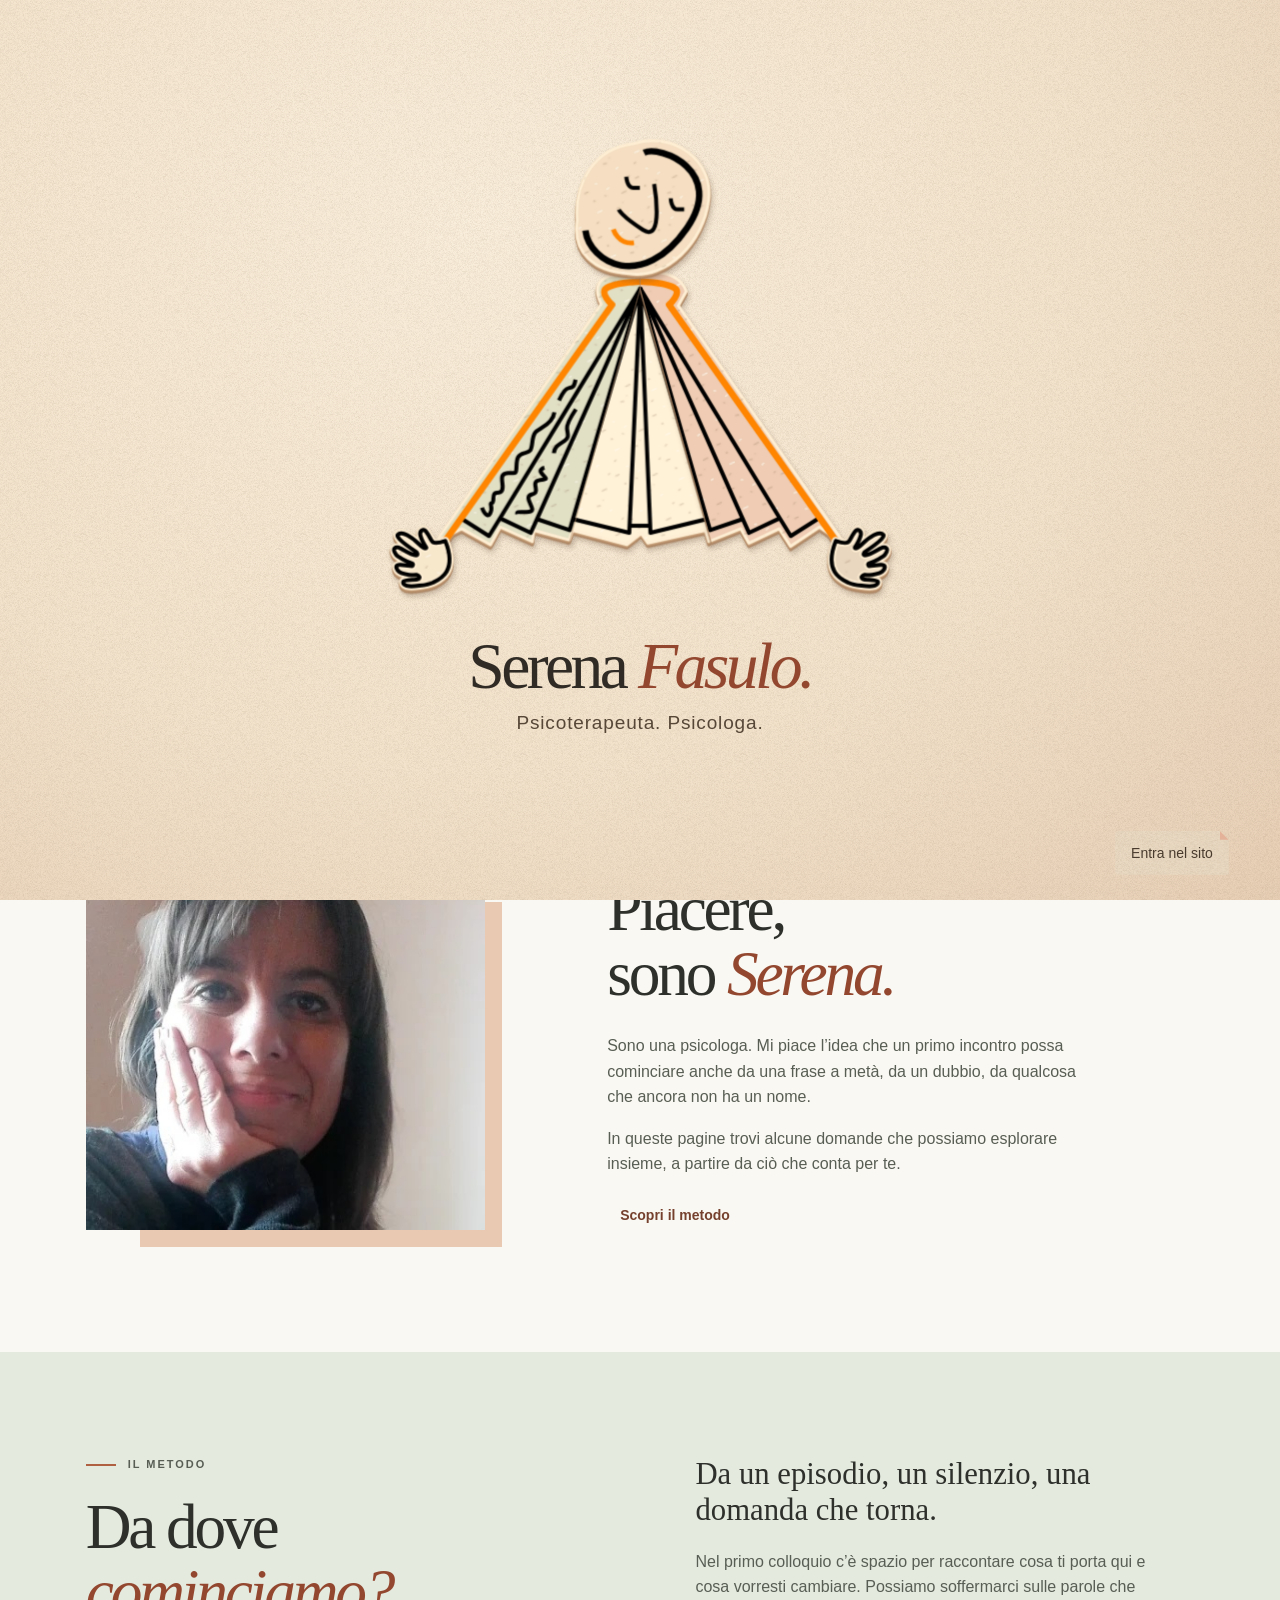
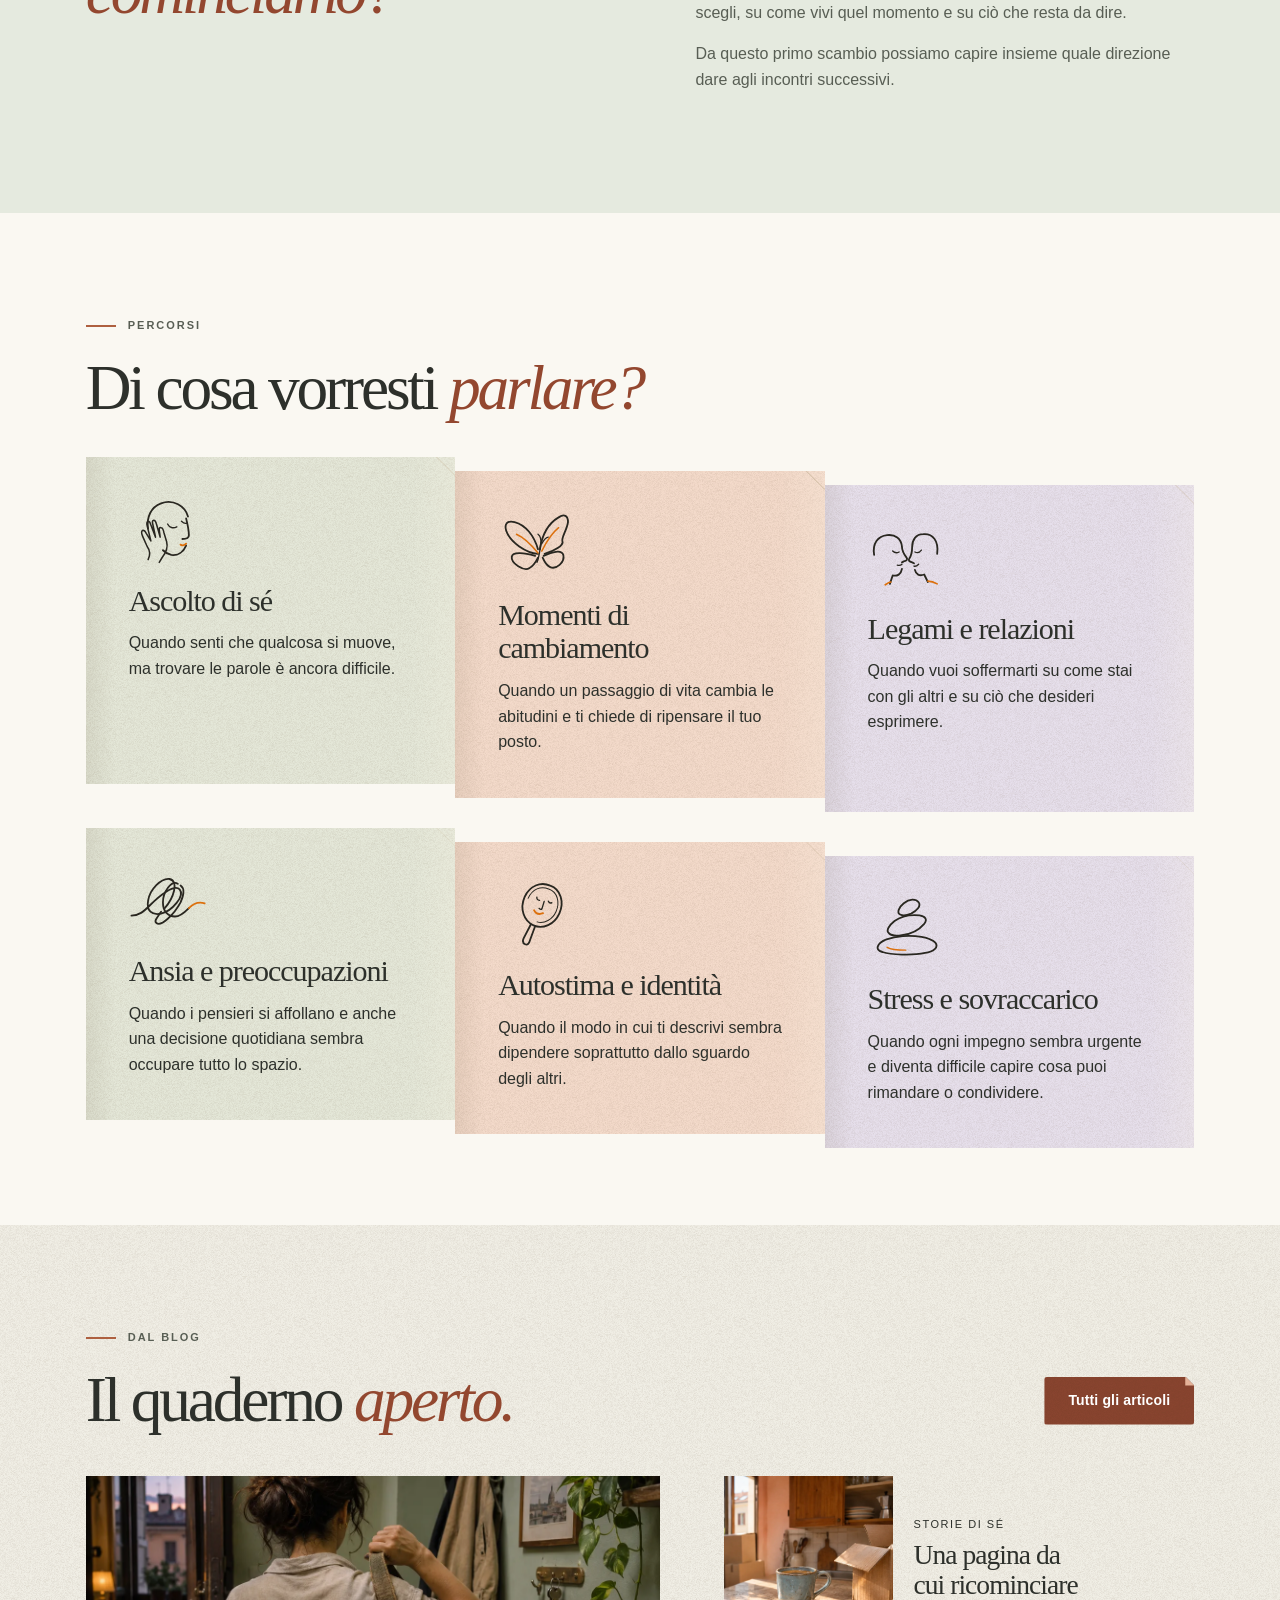
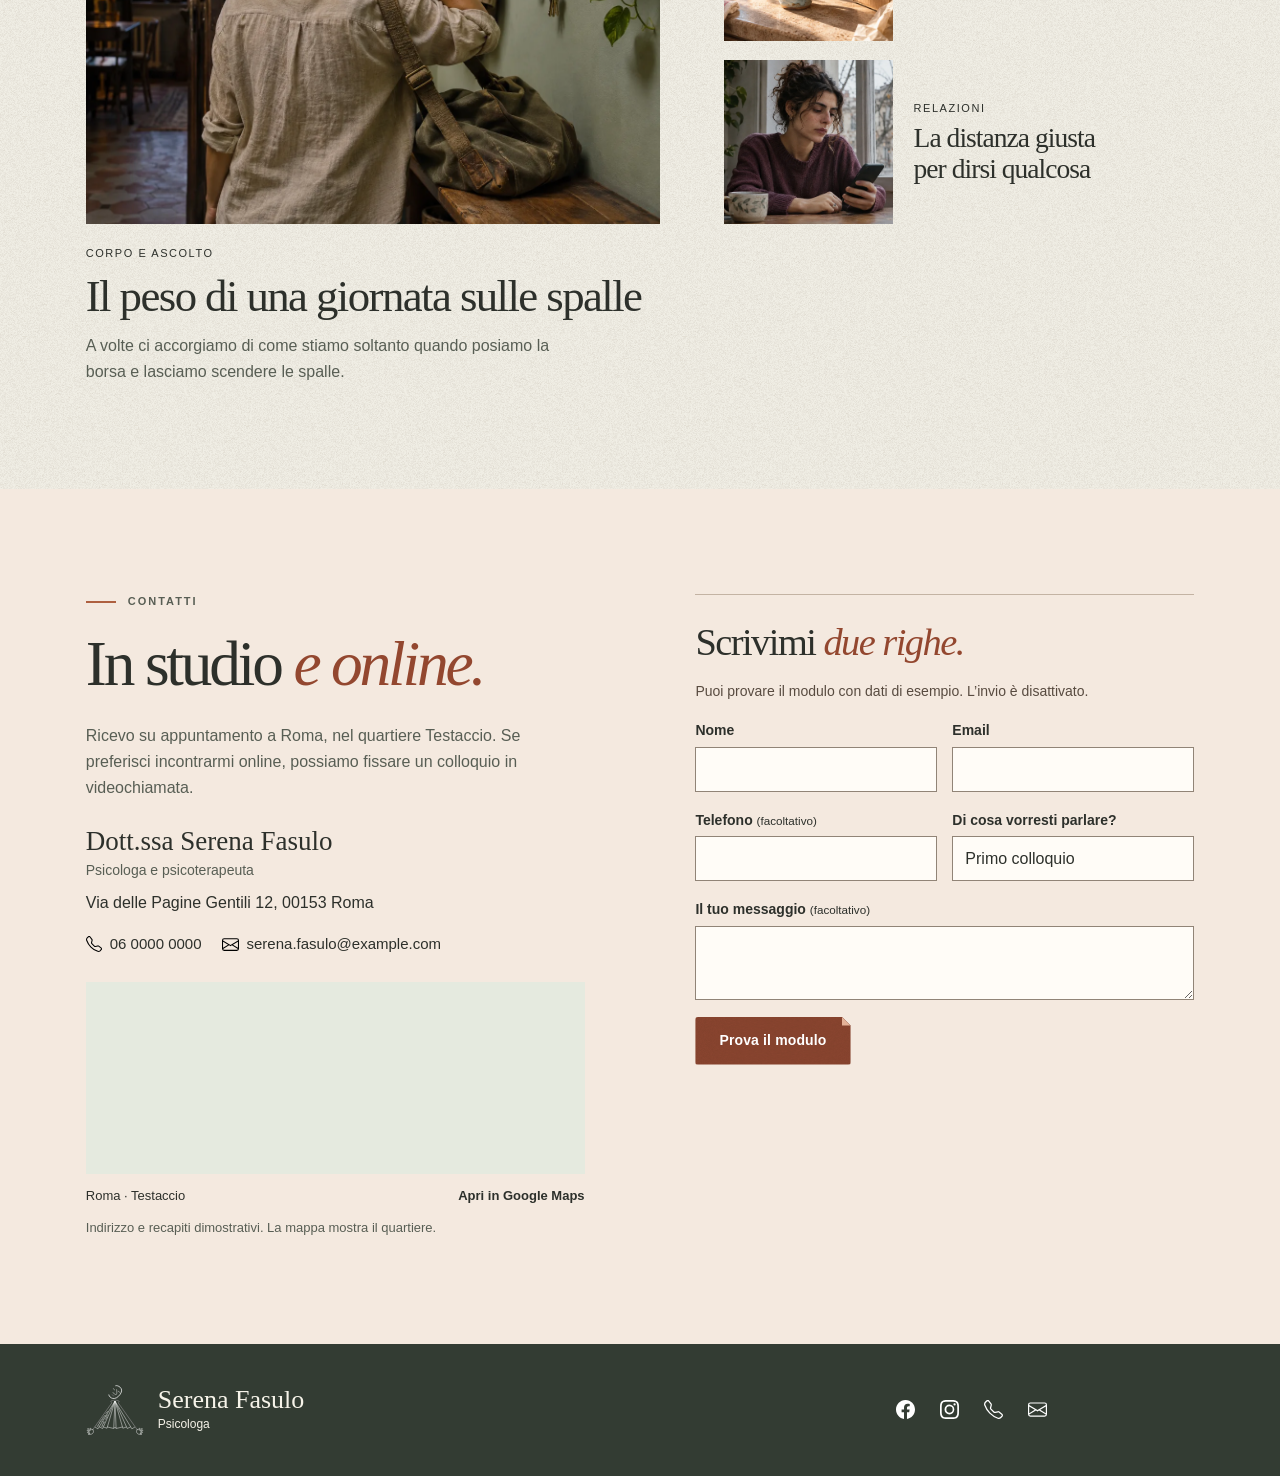
==== commit 3e41253a: "Aggiunge la card di condivisione con il logo di Serena Fasulo" ====
--- a/index.html
+++ b/index.html
@@ -5,6 +5,22 @@
 <meta name="viewport" content="width=device-width, initial-scale=1">
 <title>Serena Fasulo | Psicologa</title>
 <meta name="description" content="Conosci Serena Fasulo, esplora i percorsi e leggi il quaderno di psicologia.">
+<meta property="og:type" content="website">
+<meta property="og:locale" content="it_IT">
+<meta property="og:site_name" content="Serena Fasulo">
+<meta property="og:url" content="https://01121987r-beep.github.io/serena-fasulo-demo/">
+<meta property="og:title" content="Serena Fasulo | Psicologa">
+<meta property="og:description" content="Conosci Serena Fasulo, esplora i percorsi e leggi il quaderno di psicologia.">
+<meta property="og:image" content="https://01121987r-beep.github.io/serena-fasulo-demo/assets/serena-fasulo-social.jpg">
+<meta property="og:image:type" content="image/jpeg">
+<meta property="og:image:width" content="1200">
+<meta property="og:image:height" content="630">
+<meta property="og:image:alt" content="Logo originale di Serena Fasulo, psicologa e psicoterapeuta, su fondo carta.">
+<meta name="twitter:card" content="summary_large_image">
+<meta name="twitter:title" content="Serena Fasulo | Psicologa">
+<meta name="twitter:description" content="Conosci Serena Fasulo, esplora i percorsi e leggi il quaderno di psicologia.">
+<meta name="twitter:image" content="https://01121987r-beep.github.io/serena-fasulo-demo/assets/serena-fasulo-social.jpg">
+<meta name="twitter:image:alt" content="Logo originale di Serena Fasulo, psicologa e psicoterapeuta, su fondo carta.">
 <meta name="robots" content="noindex,nofollow">
 <link rel="icon" href="assets/simbolo.svg" type="image/svg+xml">
 <link rel="stylesheet" href="styles.css">
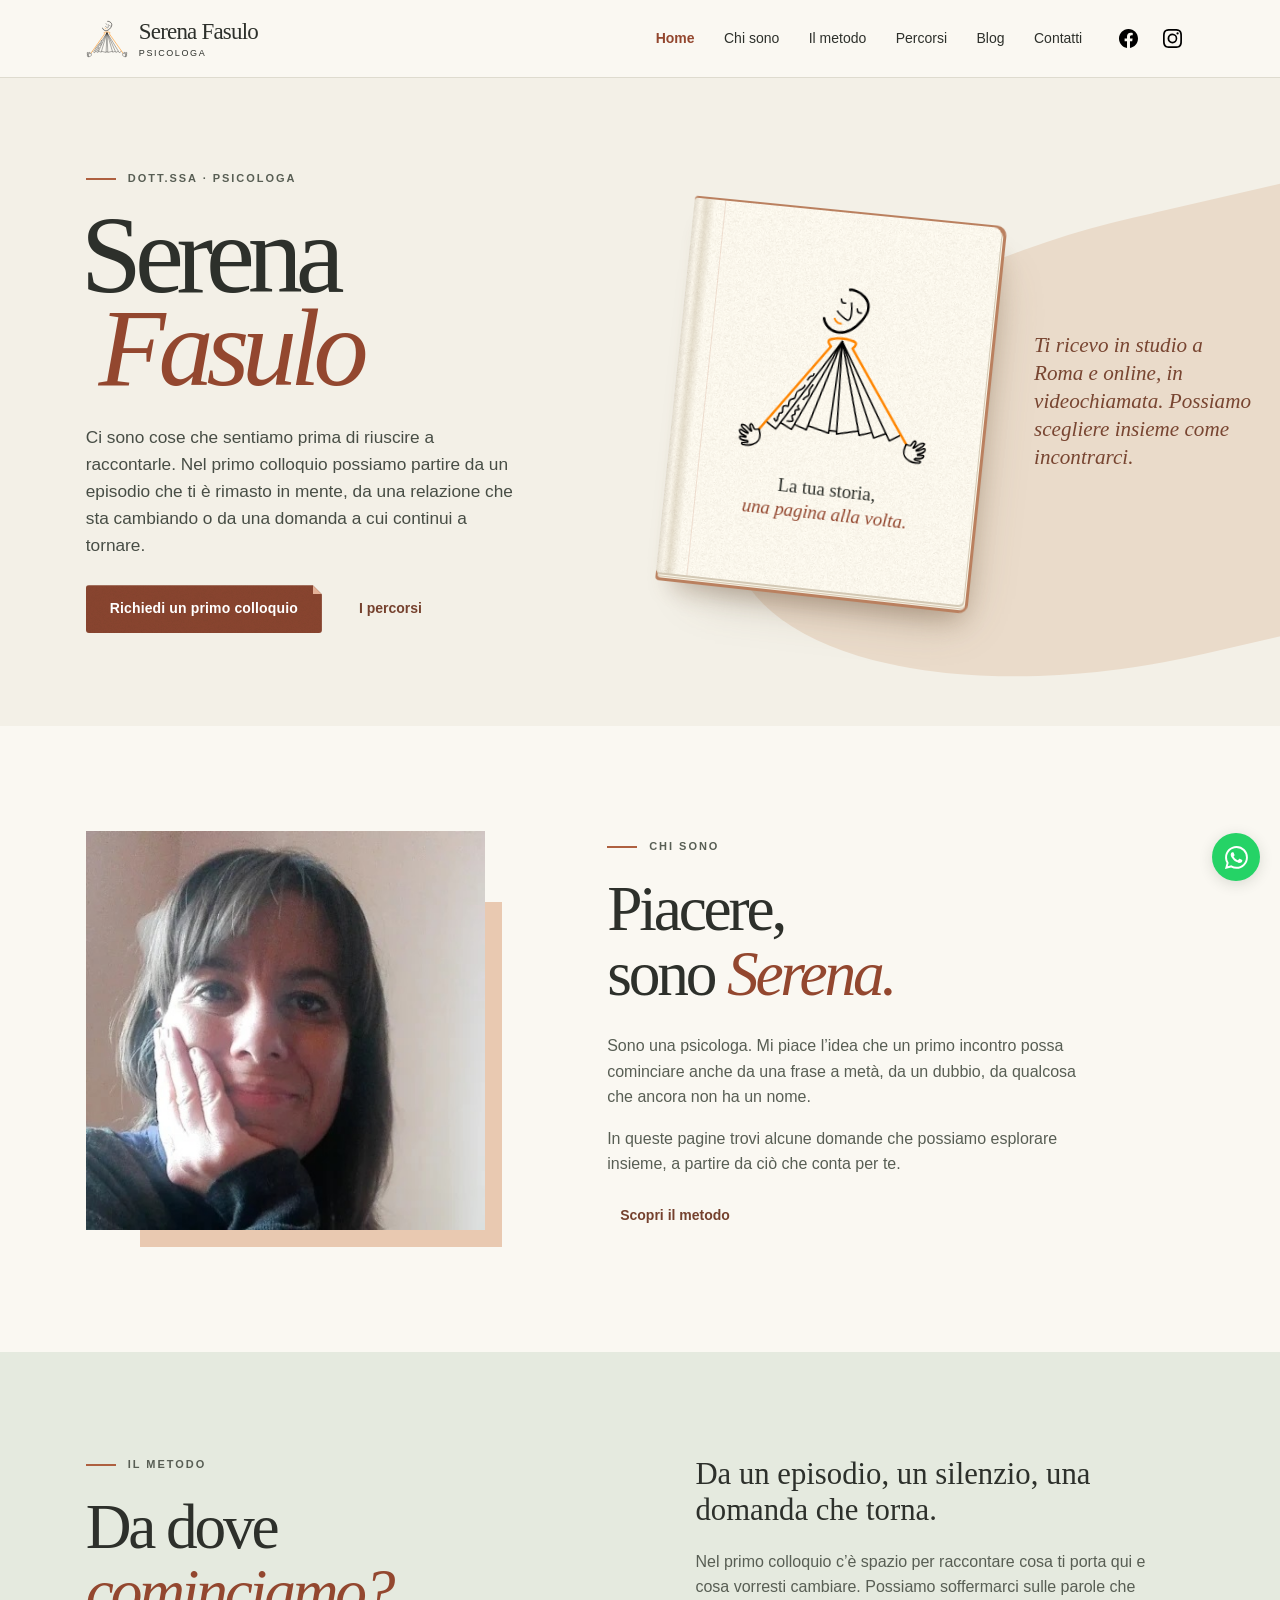
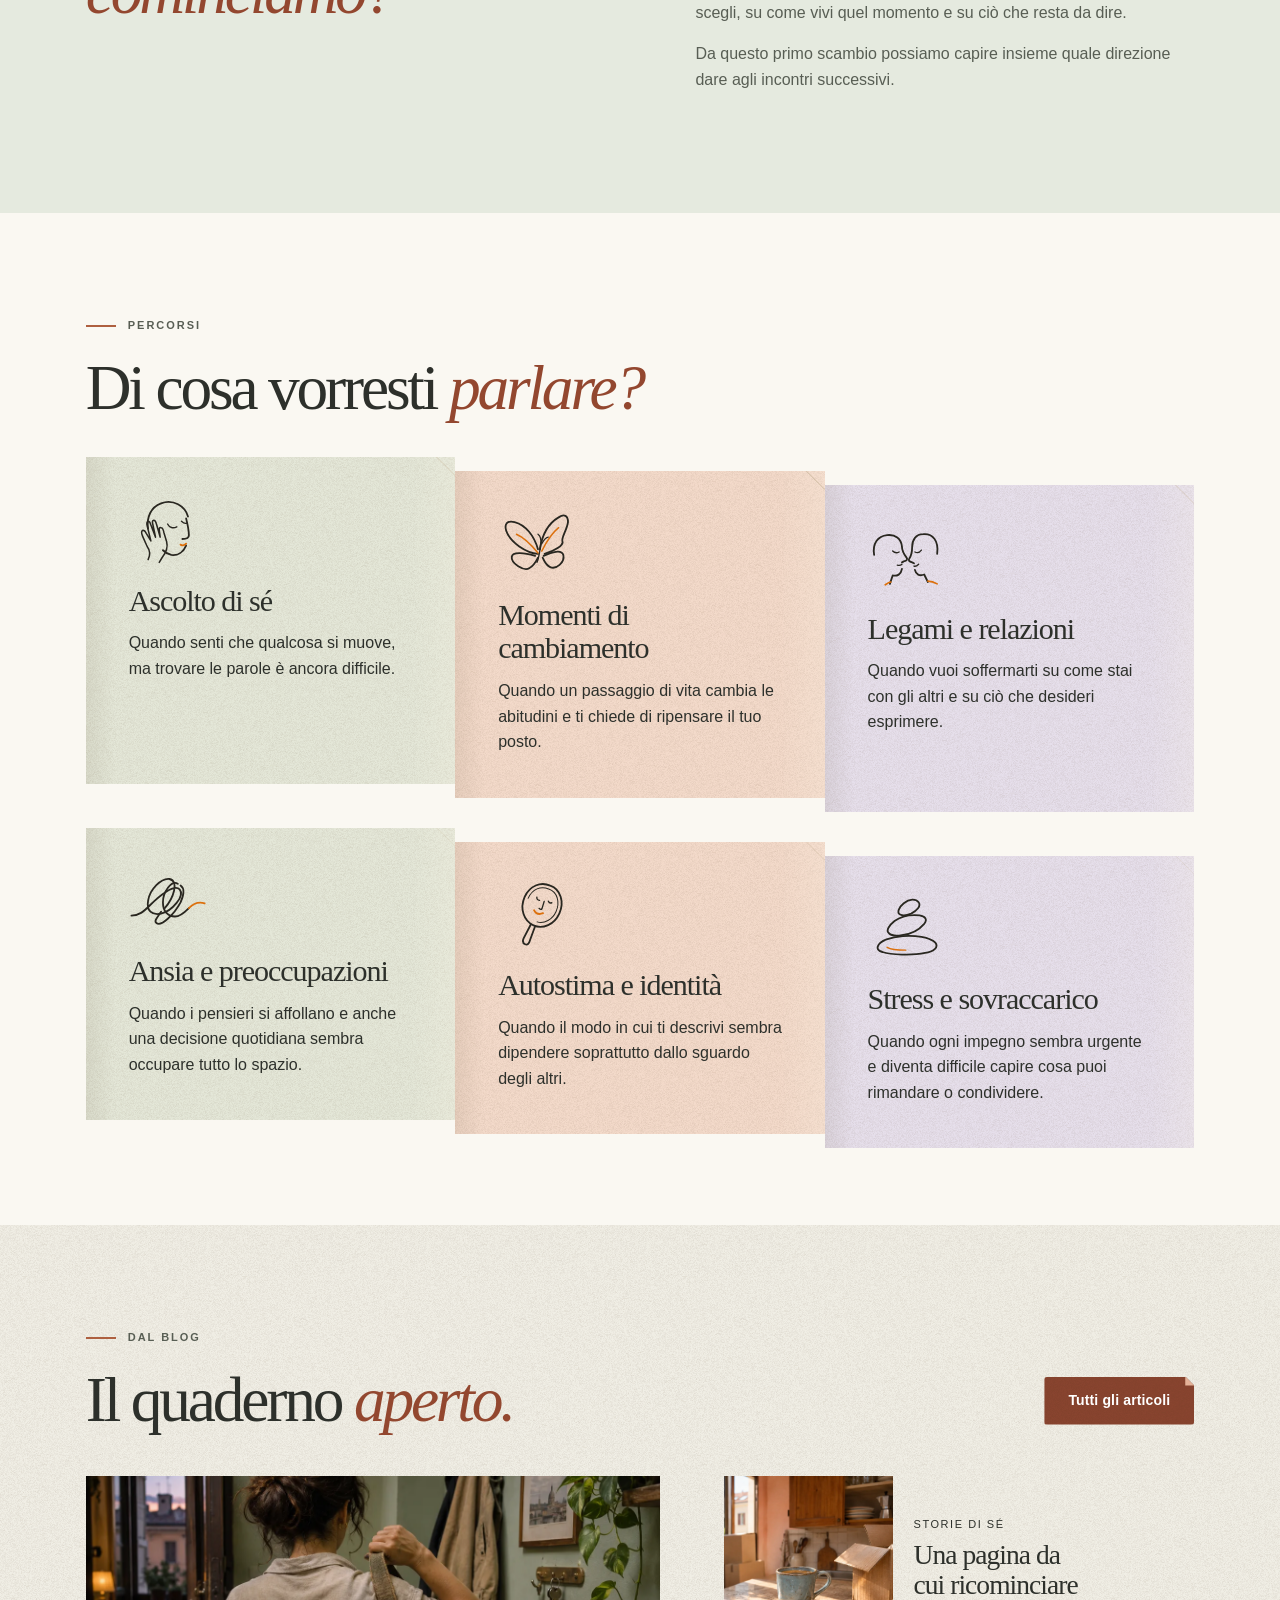
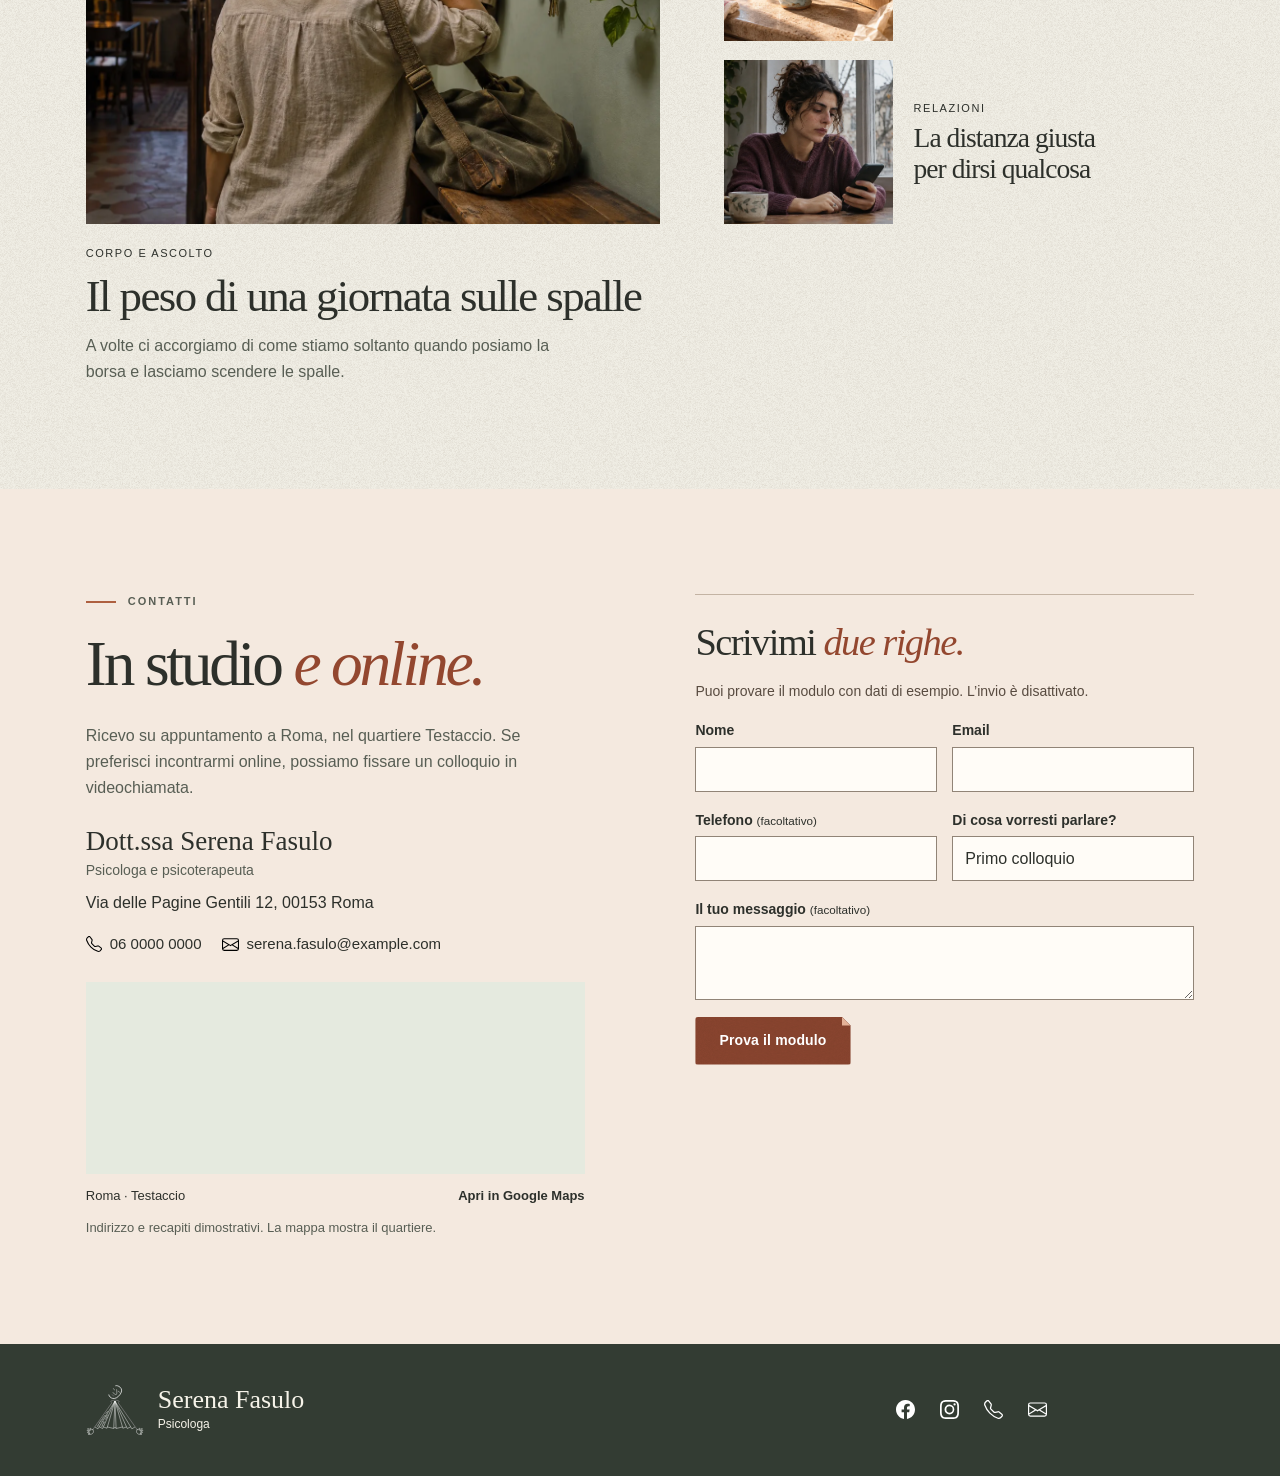
==== commit e723f29d: "Centra il logo su fondo bianco nella card social" ====
--- a/index.html
+++ b/index.html
@@ -11,16 +11,16 @@
 <meta property="og:url" content="https://01121987r-beep.github.io/serena-fasulo-demo/">
 <meta property="og:title" content="Serena Fasulo | Psicologa">
 <meta property="og:description" content="Conosci Serena Fasulo, esplora i percorsi e leggi il quaderno di psicologia.">
-<meta property="og:image" content="https://01121987r-beep.github.io/serena-fasulo-demo/assets/serena-fasulo-social.jpg">
+<meta property="og:image" content="https://01121987r-beep.github.io/serena-fasulo-demo/assets/serena-fasulo-social.jpg?v=2">
 <meta property="og:image:type" content="image/jpeg">
 <meta property="og:image:width" content="1200">
 <meta property="og:image:height" content="630">
-<meta property="og:image:alt" content="Logo originale di Serena Fasulo, psicologa e psicoterapeuta, su fondo carta.">
+<meta property="og:image:alt" content="Logo originale di Serena Fasulo, psicologa e psicoterapeuta, su sfondo bianco.">
 <meta name="twitter:card" content="summary_large_image">
 <meta name="twitter:title" content="Serena Fasulo | Psicologa">
 <meta name="twitter:description" content="Conosci Serena Fasulo, esplora i percorsi e leggi il quaderno di psicologia.">
-<meta name="twitter:image" content="https://01121987r-beep.github.io/serena-fasulo-demo/assets/serena-fasulo-social.jpg">
-<meta name="twitter:image:alt" content="Logo originale di Serena Fasulo, psicologa e psicoterapeuta, su fondo carta.">
+<meta name="twitter:image" content="https://01121987r-beep.github.io/serena-fasulo-demo/assets/serena-fasulo-social.jpg?v=2">
+<meta name="twitter:image:alt" content="Logo originale di Serena Fasulo, psicologa e psicoterapeuta, su sfondo bianco.">
 <meta name="robots" content="noindex,nofollow">
 <link rel="icon" href="assets/simbolo.svg" type="image/svg+xml">
 <link rel="stylesheet" href="styles.css">
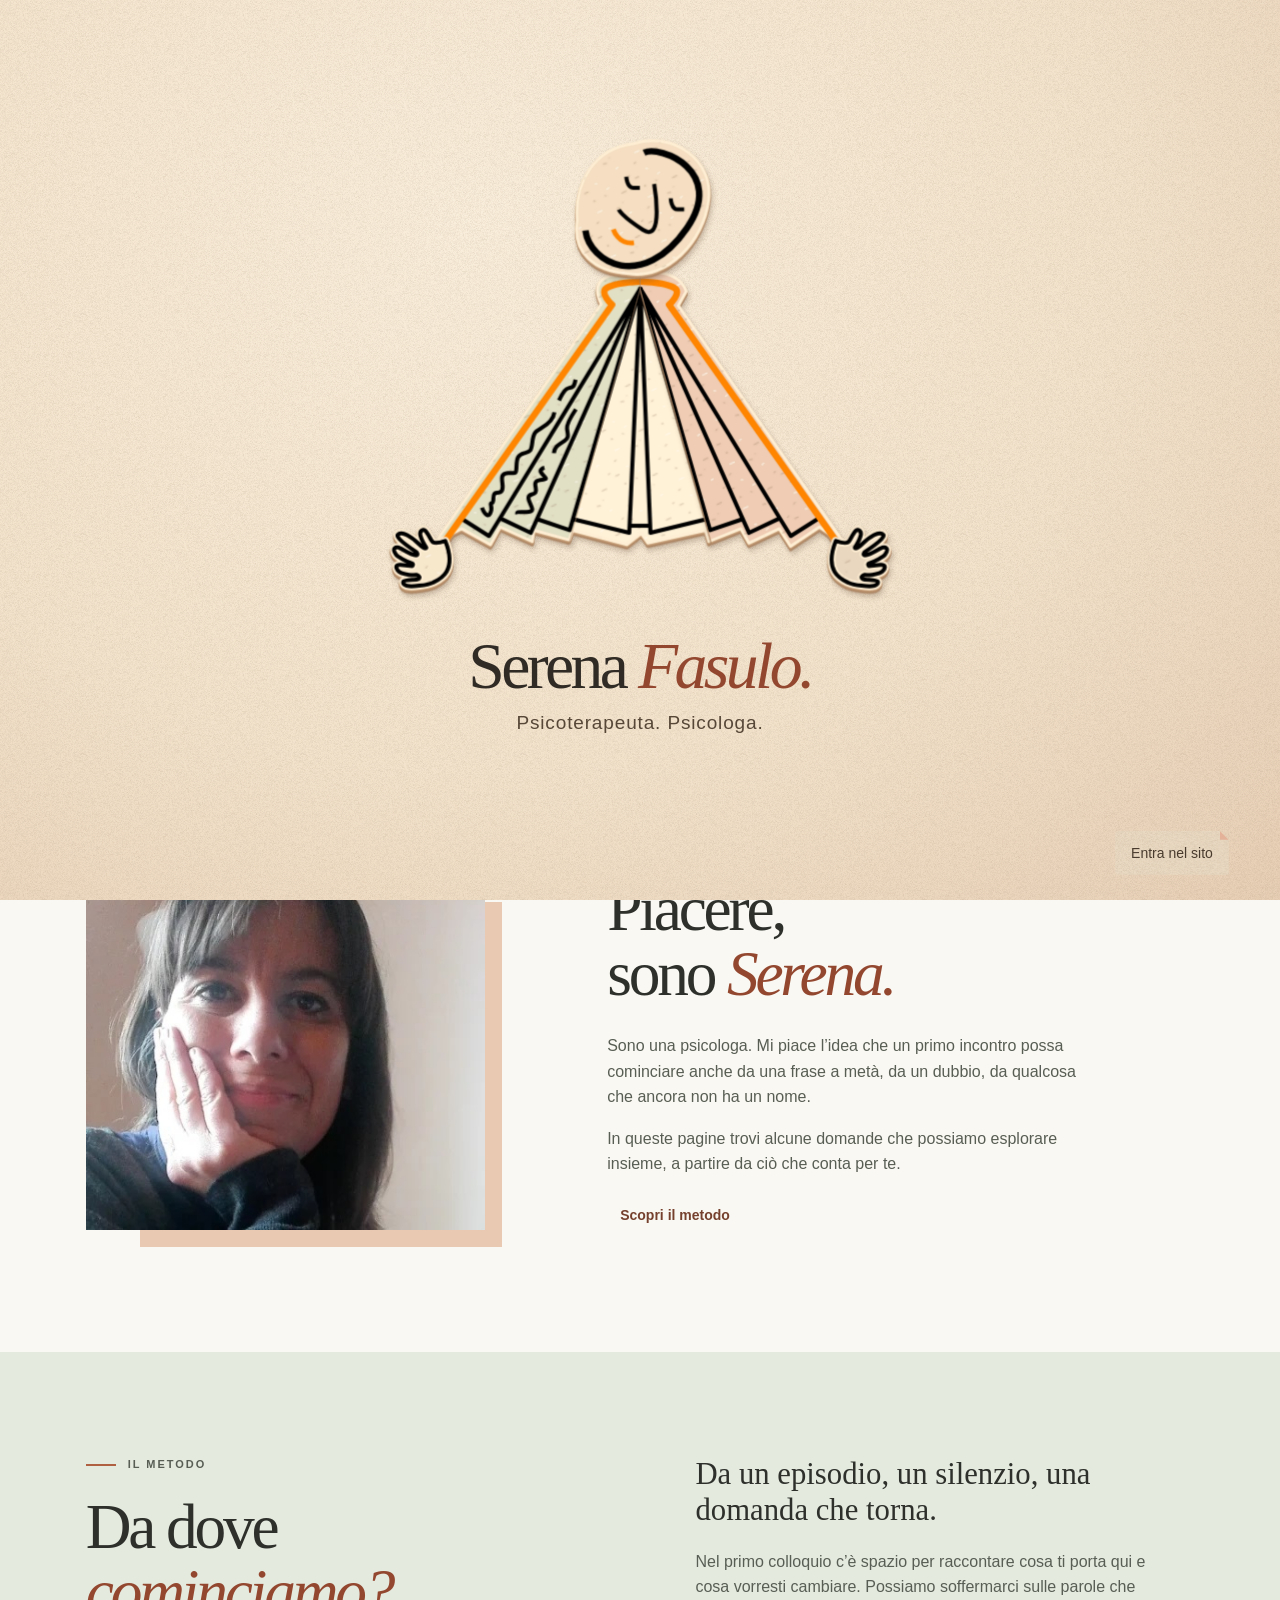
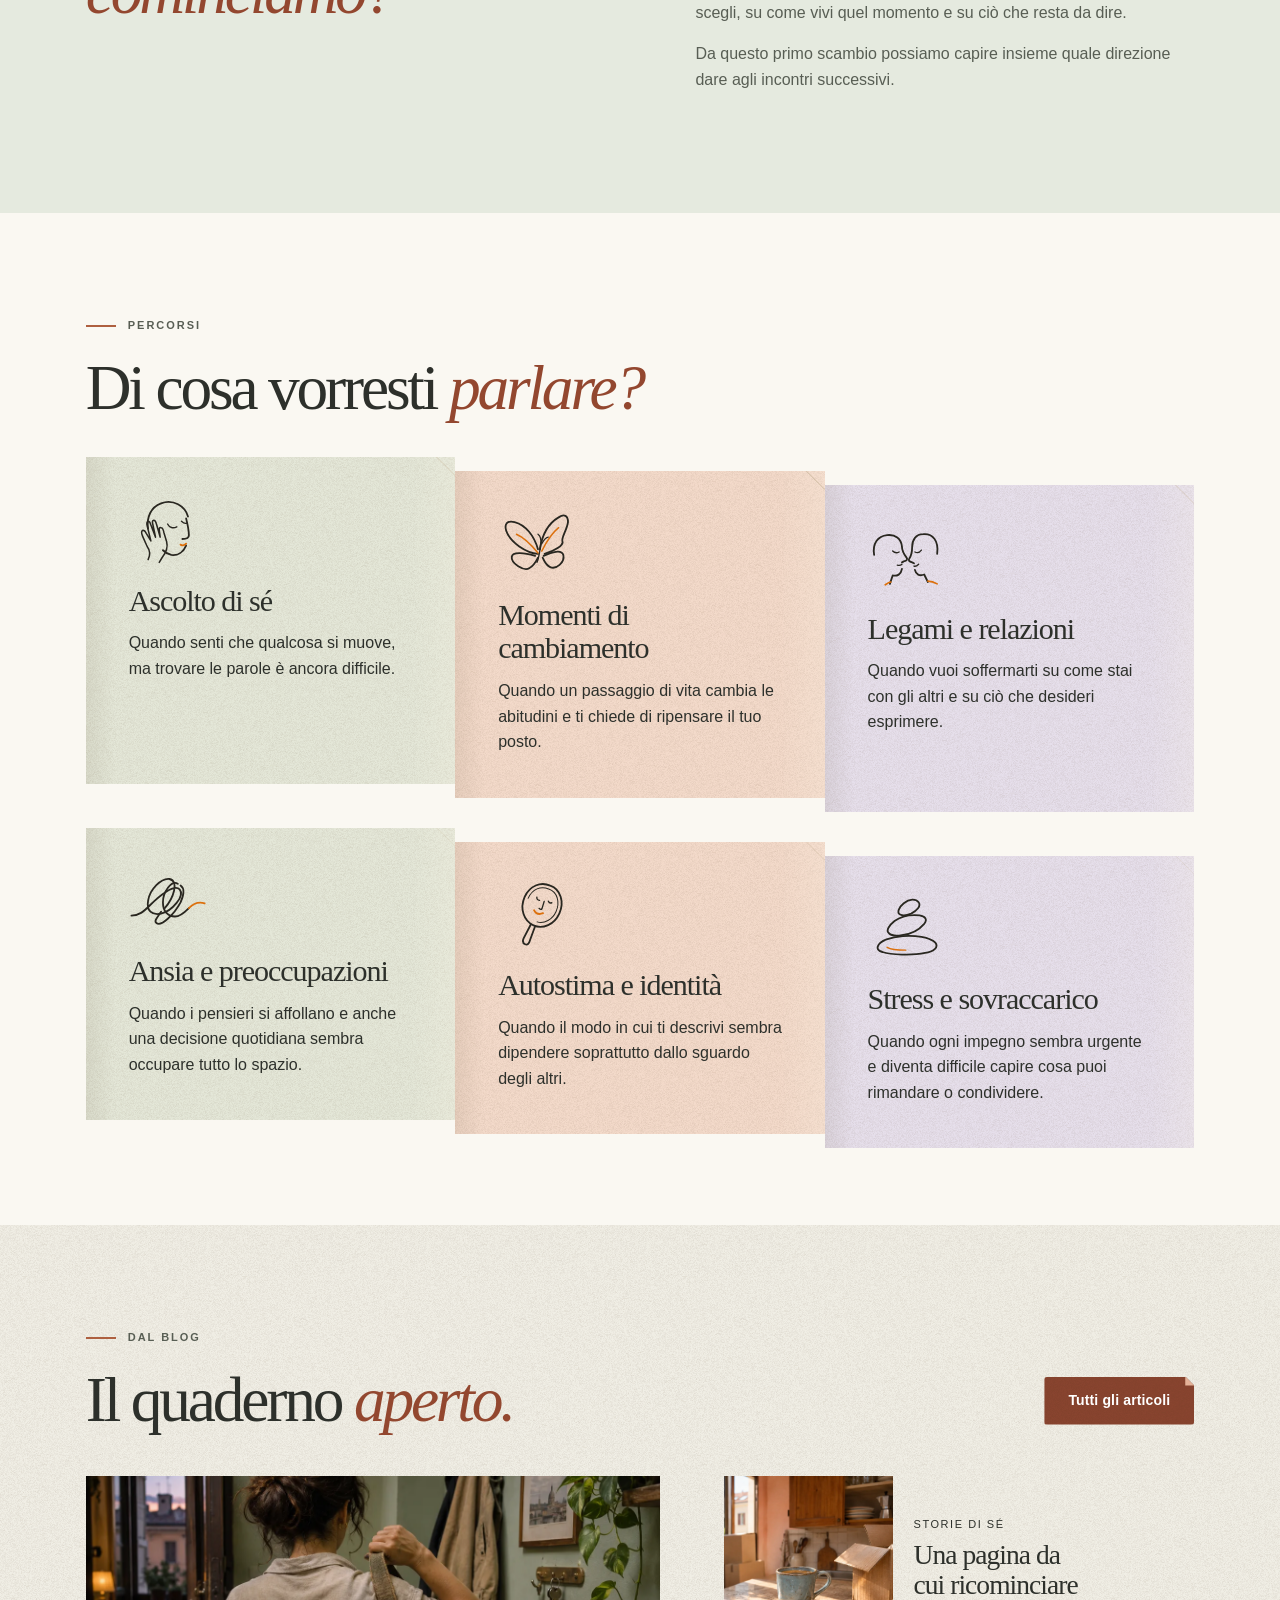
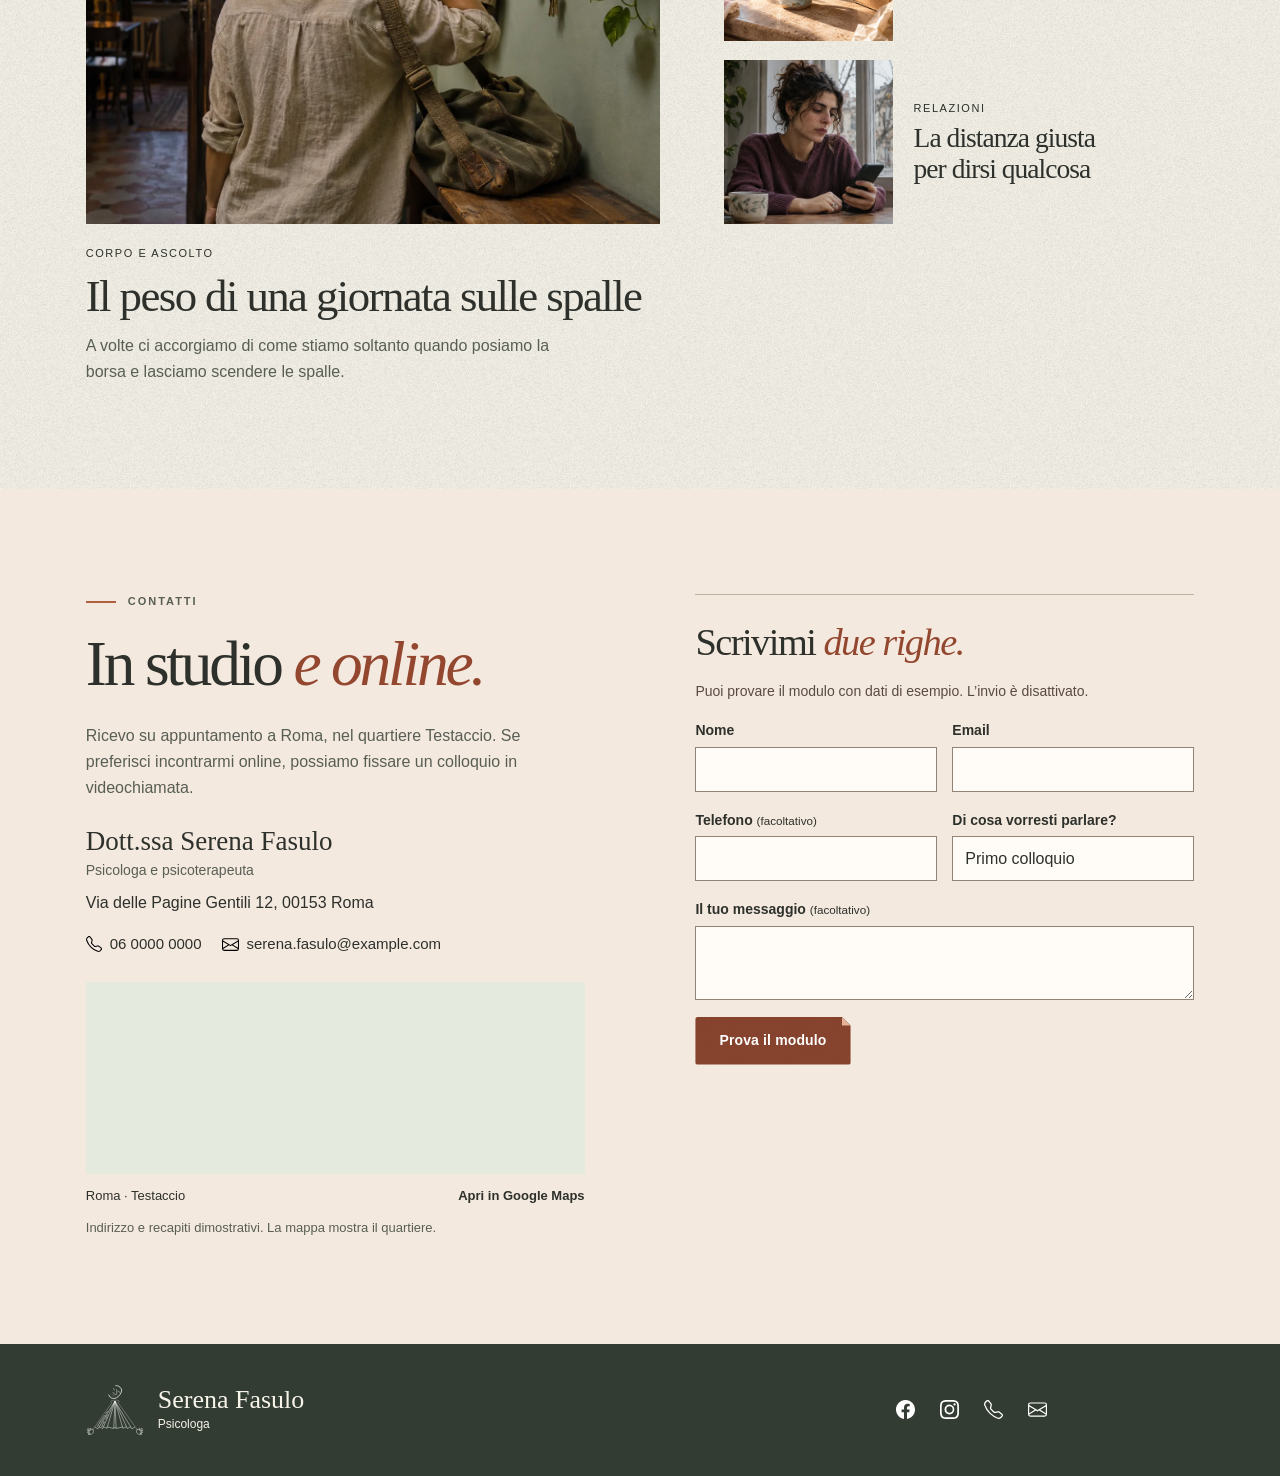
==== commit 0684d6a7: "Aggiunge nome e qualifica alla card su fondo bianco" ====
--- a/index.html
+++ b/index.html
@@ -11,16 +11,16 @@
 <meta property="og:url" content="https://01121987r-beep.github.io/serena-fasulo-demo/">
 <meta property="og:title" content="Serena Fasulo | Psicologa">
 <meta property="og:description" content="Conosci Serena Fasulo, esplora i percorsi e leggi il quaderno di psicologia.">
-<meta property="og:image" content="https://01121987r-beep.github.io/serena-fasulo-demo/assets/serena-fasulo-social.jpg?v=2">
+<meta property="og:image" content="https://01121987r-beep.github.io/serena-fasulo-demo/assets/serena-fasulo-social.jpg?v=3">
 <meta property="og:image:type" content="image/jpeg">
 <meta property="og:image:width" content="1200">
 <meta property="og:image:height" content="630">
-<meta property="og:image:alt" content="Logo originale di Serena Fasulo, psicologa e psicoterapeuta, su sfondo bianco.">
+<meta property="og:image:alt" content="Logo su sfondo bianco con la scritta «Serena Fasulo» e la qualifica «Psicologa e Psicoterapeuta».">
 <meta name="twitter:card" content="summary_large_image">
 <meta name="twitter:title" content="Serena Fasulo | Psicologa">
 <meta name="twitter:description" content="Conosci Serena Fasulo, esplora i percorsi e leggi il quaderno di psicologia.">
-<meta name="twitter:image" content="https://01121987r-beep.github.io/serena-fasulo-demo/assets/serena-fasulo-social.jpg?v=2">
-<meta name="twitter:image:alt" content="Logo originale di Serena Fasulo, psicologa e psicoterapeuta, su sfondo bianco.">
+<meta name="twitter:image" content="https://01121987r-beep.github.io/serena-fasulo-demo/assets/serena-fasulo-social.jpg?v=3">
+<meta name="twitter:image:alt" content="Logo su sfondo bianco con la scritta «Serena Fasulo» e la qualifica «Psicologa e Psicoterapeuta».">
 <meta name="robots" content="noindex,nofollow">
 <link rel="icon" href="assets/simbolo.svg" type="image/svg+xml">
 <link rel="stylesheet" href="styles.css">
